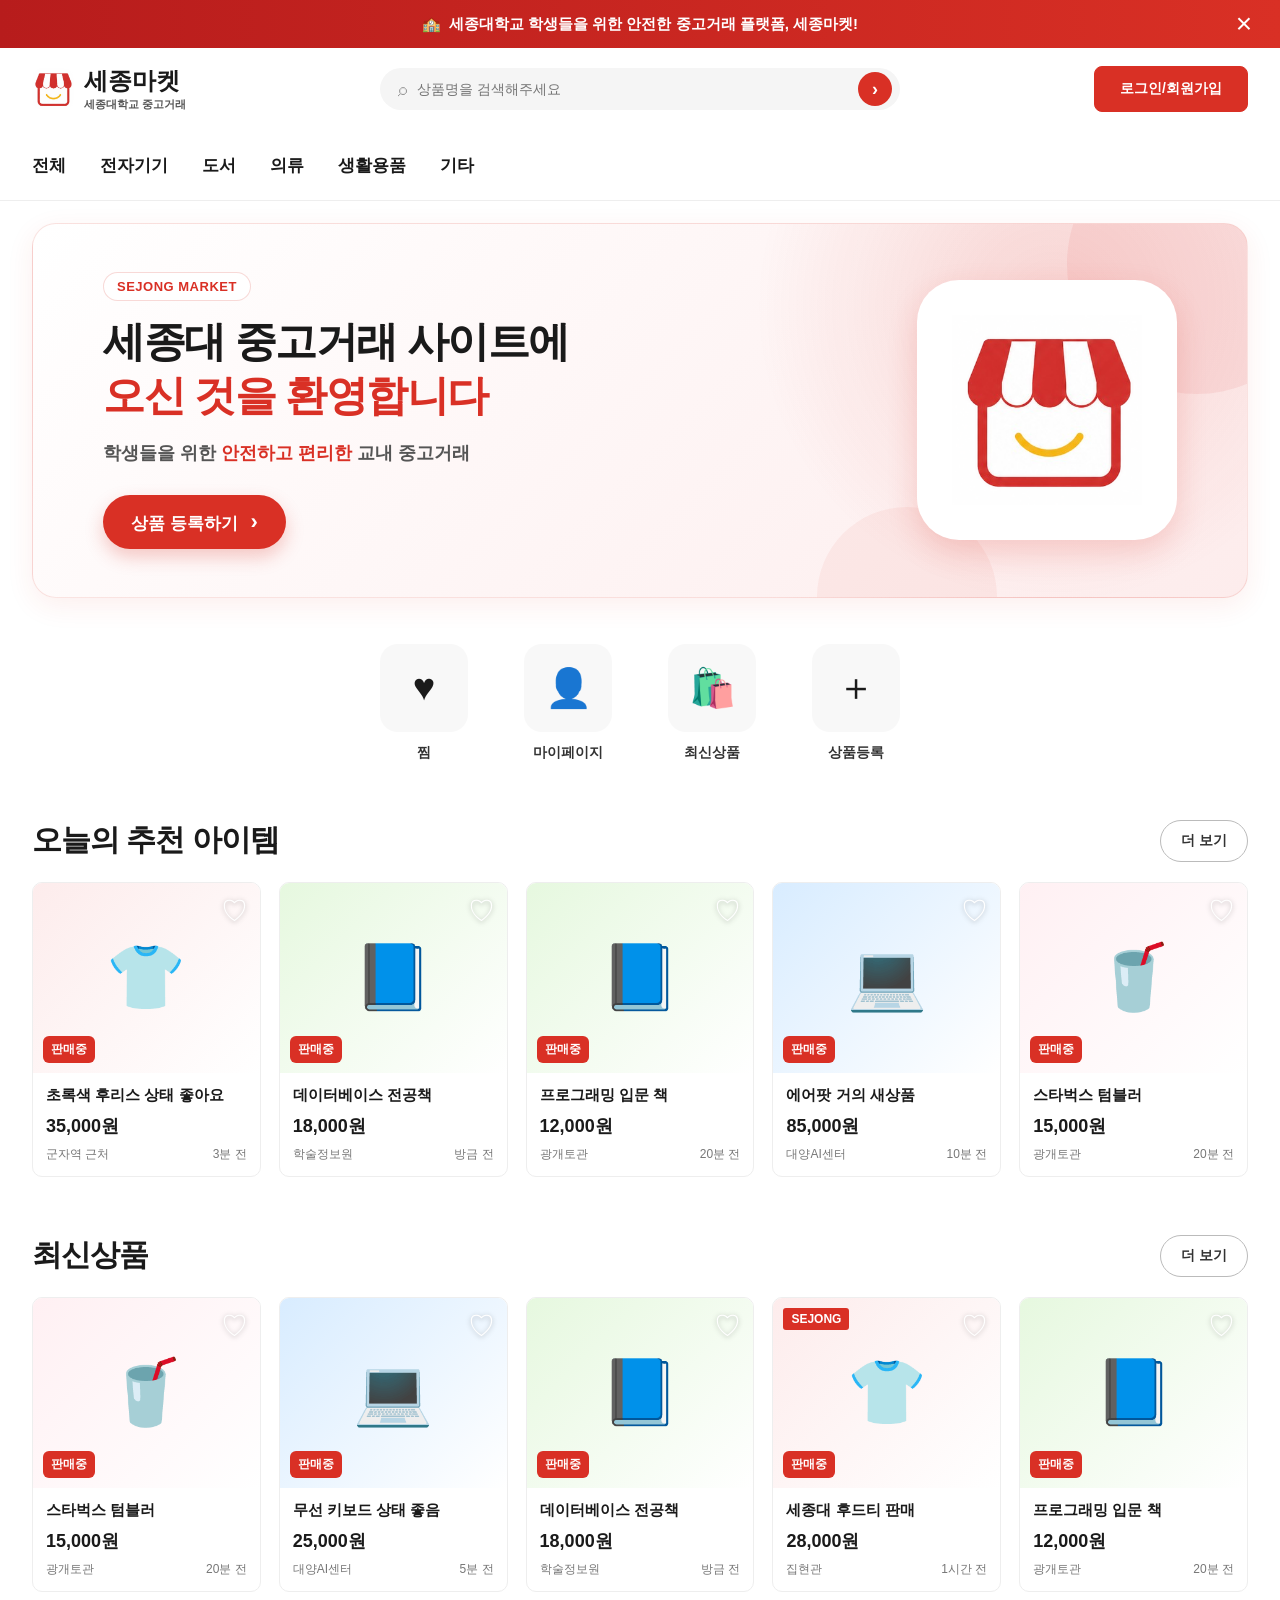
==== frontend/main_ui/index.html @ 0736fd93 "build: 원격 통합 테스트를 위한 백엔드 주소 및 공용 DB 연결 보완" ====
<!DOCTYPE html>
<html lang="ko">
  <head>
    <meta charset="UTF-8" />
    <meta name="viewport" content="width=device-width, initial-scale=1.0" />
    <title>세종마켓 메인 페이지</title>

    <style>
      :root {
        --primary: #d93025;
        --primary-dark: #b71c1c;
        --primary-light: #fdecec;
        --text-primary: #1a1a1a;
        --text-secondary: #555;
        --text-muted: #999;
        --border: #e0e0e0;
        --bg-page: #ffffff;
        --bg-card: #ffffff;
      }

      * {
        box-sizing: border-box;
        margin: 0;
        padding: 0;
      }

      html {
        scroll-behavior: smooth;
      }

      body {
        font-family: Arial, "Noto Sans KR", sans-serif;
        background: var(--bg-page);
        color: var(--text-primary);
      }

      a {
        color: inherit;
        text-decoration: none;
      }

      button {
        border: none;
        background: none;
        cursor: pointer;
        font-family: inherit;
      }

      .top-banner {
        width: 100%;
        height: 48px;
        background: linear-gradient(90deg, var(--primary-dark), var(--primary));
        color: white;
        display: flex;
        align-items: center;
        justify-content: center;
        font-size: 15px;
        font-weight: 700;
        position: relative;
      }

      .top-banner span {
        margin-right: 8px;
      }

      .top-banner .close-btn {
        position: absolute;
        right: 28px;
        top: 50%;
        transform: translateY(-50%);
        color: white;
        font-size: 28px;
        font-weight: 300;
      }

      .header {
        border-bottom: 1px solid #eeeeee;
        background: white;
      }

      .header-inner {
        width: 1180px;
        margin: 0 auto;
        padding: 18px 0;
        display: flex;
        align-items: center;
        justify-content: space-between;
      }

      .logo {
        display: flex;
        align-items: center;
        gap: 10px;
      }

      .logo-img {
        width: 42px;
        height: 42px;
        border-radius: 10px;
        object-fit: cover;
      }

      .logo-text-wrap {
        display: flex;
        flex-direction: column;
        line-height: 1.1;
      }

      .logo-main {
        font-size: 24px;
        font-weight: 900;
      }

      .logo-sub {
        margin-top: 4px;
        font-size: 11px;
        font-weight: 700;
        color: var(--text-secondary);
      }

      .search-form {
        width: 520px;
        height: 42px;
        background: #f5f5f5;
        border-radius: 999px;
        display: flex;
        align-items: center;
        padding: 0 8px 0 18px;
        gap: 10px;
      }

      .search-icon {
        font-size: 18px;
        color: #999999;
      }

      .search-form input {
        flex: 1;
        border: none;
        outline: none;
        background: transparent;
        font-size: 14px;
      }

      .search-submit-btn {
        width: 34px;
        height: 34px;
        border-radius: 50%;
        background: var(--primary);
        color: white;
        font-size: 18px;
        font-weight: 900;
      }

      .auth-area {
        display: flex;
        align-items: center;
        justify-content: flex-end;
        gap: 8px;
        flex-wrap: wrap;
      }

      .auth-user-name {
        color: var(--text-primary);
        font-size: 14px;
        font-weight: 900;
        white-space: nowrap;
      }

      .login-btn,
      .auth-login-btn,
      .auth-action-btn {
        border: 1px solid var(--primary);
        padding: 13px 25px;
        border-radius: 8px;
        font-size: 14px;
        font-weight: 800;
        background: var(--primary);
        color: white;
        transition: 0.18s;
      }

      .auth-action-btn {
        padding: 12px 16px;
      }

      .auth-logout-btn {
        border-color: #d5d5d5;
        background: #ffffff;
        color: var(--text-primary);
      }

      .login-btn:hover,
      .auth-login-btn:hover,
      .auth-action-btn:hover {
        background: var(--primary-dark);
      }

      .auth-logout-btn:hover {
        border-color: var(--primary);
        background: var(--primary-light);
        color: var(--primary);
      }

      .nav {
        width: 1180px;
        height: 70px;
        margin: 0 auto;
        display: flex;
        align-items: center;
      }

      .nav-left {
        display: flex;
        align-items: center;
        gap: 34px;
      }

      .nav-left a {
        font-size: 17px;
        font-weight: 800;
        transition: 0.18s;
      }

      .nav-left a:hover {
        color: var(--primary);
      }

      .main {
        width: 1180px;
        margin: 22px auto 80px;
        position: relative;
      }

      .hero {
        width: 100%;
        min-height: 290px;
        background:
          radial-gradient(circle at 84% 22%, rgba(217, 48, 37, 0.16), transparent 28%),
          linear-gradient(135deg, #ffffff 0%, var(--primary-light) 100%);
        border: 1px solid rgba(217, 48, 37, 0.13);
        border-radius: 24px;
        padding: 48px 70px;
        display: flex;
        align-items: center;
        justify-content: space-between;
        overflow: hidden;
        position: relative;
        box-shadow: 0 8px 28px rgba(217, 48, 37, 0.08);
      }

      .hero::before {
        content: "";
        position: absolute;
        width: 260px;
        height: 260px;
        right: -80px;
        top: -90px;
        background: rgba(217, 48, 37, 0.08);
        border-radius: 50%;
      }

      .hero::after {
        content: "";
        position: absolute;
        width: 180px;
        height: 180px;
        right: 250px;
        bottom: -90px;
        background: rgba(217, 48, 37, 0.06);
        border-radius: 50%;
      }

      .hero-text {
        position: relative;
        z-index: 2;
      }

      .hero-label {
        display: inline-block;
        margin-bottom: 14px;
        padding: 6px 13px;
        border-radius: 999px;
        background: white;
        color: var(--primary);
        border: 1px solid rgba(217, 48, 37, 0.18);
        font-size: 13px;
        font-weight: 800;
        letter-spacing: 0.5px;
      }

      .hero-text h1 {
        font-size: 42px;
        line-height: 1.28;
        letter-spacing: -1.5px;
        margin-bottom: 18px;
      }

      .hero-text h1 strong {
        color: var(--primary);
      }

      .hero-desc {
        font-size: 18px;
        font-weight: 600;
        color: var(--text-secondary);
        margin-bottom: 30px;
      }

      .hero-desc .red {
        color: var(--primary);
        font-weight: 900;
      }

      .hero-btn {
        min-width: 170px;
        height: 54px;
        padding: 0 28px;
        border-radius: 999px;
        background: var(--primary);
        color: white;
        font-size: 17px;
        font-weight: 800;
        box-shadow: 0 8px 18px rgba(217, 48, 37, 0.25);
        transition: 0.18s;
      }

      .hero-btn:hover {
        background: var(--primary-dark);
        transform: translateY(-2px);
      }

      .hero-btn span {
        margin-left: 8px;
        font-size: 22px;
      }

      .hero-logo-box {
        width: 260px;
        height: 260px;
        border-radius: 42px;
        background: white;
        display: flex;
        align-items: center;
        justify-content: center;
        position: relative;
        z-index: 2;
        box-shadow: 0 12px 30px rgba(217, 48, 37, 0.18);
      }

      .hero-logo-img {
        width: 190px;
        height: 190px;
        object-fit: contain;
      }

      .quick-menu {
        margin: 46px auto 58px;
        display: flex;
        justify-content: center;
        gap: 34px;
      }

      .quick-item {
        width: 110px;
        text-align: center;
      }

      .quick-link {
        display: block;
      }

      .quick-icon {
        width: 88px;
        height: 88px;
        margin: 0 auto 12px;
        background: #f8f8f8;
        border-radius: 18px;
        display: flex;
        align-items: center;
        justify-content: center;
        font-size: 38px;
        transition: 0.2s;
      }

      .quick-link:hover .quick-icon {
        transform: translateY(-4px);
        background: var(--primary-light);
        color: var(--primary);
      }

      .quick-item p {
        font-size: 14px;
        font-weight: 800;
        color: #333333;
      }

      .product-section {
        margin-top: 58px;
      }

      .section-head {
        display: flex;
        align-items: center;
        justify-content: space-between;
        margin-bottom: 20px;
      }

      .section-title {
        font-size: 30px;
        font-weight: 900;
        letter-spacing: -1px;
      }

      .more-btn {
        padding: 11px 20px;
        border: 1px solid #bbbbbb;
        border-radius: 999px;
        font-size: 14px;
        font-weight: 800;
        color: #333333;
        background: white;
        transition: 0.18s;
      }

      .more-btn:hover {
        border-color: var(--primary);
        color: var(--primary);
        background: var(--primary-light);
      }

      .product-grid {
        display: grid;
        grid-template-columns: repeat(5, 1fr);
        gap: 18px;
      }

      .product-card {
        border-radius: 10px;
        overflow: hidden;
        background: white;
        border: 1px solid #eeeeee;
        transition: 0.2s;
        position: relative;
      }

      .product-card:hover {
        transform: translateY(-5px);
        box-shadow: 0 10px 30px rgba(0, 0, 0, 0.08);
      }

      .product-img {
        height: 190px;
        position: relative;
        display: flex;
        align-items: center;
        justify-content: center;
        font-size: 64px;
        background: #f1f1f1;
      }

      .product-img.blue {
        background: linear-gradient(135deg, #d8ecff, #ffffff);
      }

      .product-img.gray {
        background: linear-gradient(135deg, #dddddd, #f9f9f9);
      }

      .product-img.beige {
        background: linear-gradient(135deg, #d8c7a7, #f5f0e5);
      }

      .product-img.red {
        background: linear-gradient(135deg, var(--primary-light), #ffffff);
      }

      .product-img.green {
        background: linear-gradient(135deg, #e6f8df, #ffffff);
      }

      .product-img.pink {
        background: linear-gradient(135deg, #fff0f3, #ffffff);
      }

      .product-real-img {
        width: 100%;
        height: 100%;
        object-fit: cover;
        display: block;
      }

      .heart {
        position: absolute;
        right: 12px;
        top: 10px;
        color: white;
        font-size: 27px;
        text-shadow: 0 1px 5px rgba(0, 0, 0, 0.35);
        z-index: 5;
      }

      .care {
        position: absolute;
        left: 10px;
        top: 10px;
        background: var(--primary);
        color: white;
        padding: 4px 8px;
        border-radius: 3px;
        font-size: 12px;
        font-weight: 900;
        z-index: 5;
      }

      .product-info {
        padding: 13px;
      }

      .product-name {
        font-size: 15px;
        font-weight: 700;
        margin-bottom: 9px;
        white-space: nowrap;
        overflow: hidden;
        text-overflow: ellipsis;
      }

      .product-status {
        position: absolute;
        left: 10px;
        bottom: 10px;
        z-index: 6;
        padding: 5px 8px;
        border-radius: 6px;
        font-size: 12px;
        font-weight: 900;
      }

      .product-status.on-sale {
        background: var(--primary);
        color: #fff;
      }

      .product-status.sold-out {
        background: #888;
        color: #fff;
      }

      .product-price {
        font-size: 18px;
        font-weight: 900;
        margin-bottom: 8px;
      }

      .product-meta {
        font-size: 12px;
        color: #777777;
        display: flex;
        justify-content: space-between;
        gap: 8px;
      }

      .empty-message {
        grid-column: 1 / -1;
        padding: 50px 20px;
        text-align: center;
        border: 1px dashed #dddddd;
        border-radius: 12px;
        color: #777777;
        font-size: 15px;
        font-weight: 700;
        background: #fafafa;
      }

      @media (max-width: 1280px) {
        .header-inner,
        .nav,
        .main {
          width: 95%;
        }
      }

      @media (max-width: 900px) {
        .header-inner {
          flex-wrap: wrap;
          gap: 15px;
        }

        .search-form {
          order: 3;
          width: 100%;
        }

        .nav {
          height: auto;
          padding: 18px 0;
          overflow-x: auto;
        }

        .nav-left {
          gap: 22px;
          white-space: nowrap;
        }

        .hero {
          padding: 38px 28px;
          flex-direction: column;
          text-align: center;
          gap: 30px;
        }

        .hero-text h1 {
          font-size: 32px;
        }

        .hero-desc {
          font-size: 16px;
        }

        .hero-logo-box {
          width: 200px;
          height: 200px;
        }

        .hero-logo-img {
          width: 145px;
          height: 145px;
        }

        .product-grid {
          grid-template-columns: repeat(2, 1fr);
        }

        .quick-menu {
          flex-wrap: wrap;
        }
      }

      @media (max-width: 520px) {
        .product-grid {
          grid-template-columns: 1fr;
        }

        .hero-text h1 {
          font-size: 26px;
        }

        .hero {
          padding: 32px 22px;
        }

        .section-title {
          font-size: 25px;
        }
      }
    </style>
  </head>

  <body>
    <div class="top-banner">
      <span>🏫</span>
      세종대학교 학생들을 위한 안전한 중고거래 플랫폼, 세종마켓!
      <button class="close-btn" onclick="closeBanner()">×</button>
    </div>

    <header class="header">
      <div class="header-inner">
        <a href="index.html" class="logo">
          <img src="../login_mypage/logo.png" alt="세종마켓 로고" class="logo-img" />
          <div class="logo-text-wrap">
            <span class="logo-main">세종마켓</span>
            <span class="logo-sub">세종대학교 중고거래</span>
          </div>
        </a>

        <form class="search-form" id="searchForm">
          <span class="search-icon">⌕</span>
          <input id="searchInput" type="text" placeholder="상품명을 검색해주세요" />
          <button type="submit" class="search-submit-btn">›</button>
        </form>

        <div class="auth-area" id="authArea">
          <button class="login-btn" type="button" onclick="location.href='../login_mypage/login.html'">
            로그인/회원가입
          </button>
        </div>
      </div>

      <nav class="nav">
        <div class="nav-left">
          <a href="product-list.html">전체</a>
          <a href="product-list.html?category=전자기기">전자기기</a>
          <a href="product-list.html?category=도서">도서</a>
          <a href="product-list.html?category=의류">의류</a>
          <a href="product-list.html?category=생활용품">생활용품</a>
          <a href="product-list.html?category=기타">기타</a>
        </div>
      </nav>
    </header>

    <main class="main">
      <section class="hero">
        <div class="hero-text">
          <p class="hero-label">SEJONG MARKET</p>
          <h1>
            세종대 중고거래 사이트에<br />
            <strong>오신 것을 환영합니다</strong>
          </h1>
          <p class="hero-desc">
            학생들을 위한 <span class="red">안전하고 편리한</span> 교내 중고거래
          </p>
          <button class="hero-btn" onclick="location.href='../product_create_ui/product-create-ui.html'">
            상품 등록하기 <span>›</span>
          </button>
        </div>

        <div class="hero-logo-box">
          <img src="../login_mypage/logo.png" alt="세종마켓 로고" class="hero-logo-img" />
        </div>
      </section>

      <section class="quick-menu">
        <div class="quick-item">
          <a href="product-list.html?mode=recommend" class="quick-link">
            <div class="quick-icon">♥</div>
            <p>찜</p>
          </a>
        </div>

        <div class="quick-item">
          <a href="../login_mypage/mypage.html" class="quick-link">
            <div class="quick-icon">👤</div>
            <p>마이페이지</p>
          </a>
        </div>

        <div class="quick-item">
          <a href="product-list.html?mode=latest" class="quick-link">
            <div class="quick-icon">🛍️</div>
            <p>최신상품</p>
          </a>
        </div>

        <div class="quick-item">
          <a href="../product_create_ui/product-create-ui.html" class="quick-link">
            <div class="quick-icon">＋</div>
            <p>상품등록</p>
          </a>
        </div>
      </section>

      <section class="product-section">
        <div class="section-head">
          <h2 class="section-title">오늘의 추천 아이템</h2>
          <a href="product-list.html?mode=recommend" class="more-btn">더 보기</a>
        </div>

        <div class="product-grid" id="recommendGrid">
          <div class="empty-message">추천 상품을 불러오는 중입니다.</div>
        </div>
      </section>

      <section class="product-section" id="latestProducts">
        <div class="section-head">
          <h2 class="section-title">최신상품</h2>
          <a href="product-list.html?mode=latest" class="more-btn">더 보기</a>
        </div>

        <div class="product-grid" id="latestGrid">
          <div class="empty-message">최신 상품을 불러오는 중입니다.</div>
        </div>
      </section>
    </main>

    <script src="../common/api-config.js"></script>
    <script src="../common/app-utils.js"></script>
    <script>
      window.SejongMarketUtils.renderAuthArea("authArea", {
        loginUrl: "../login_mypage/login.html",
        signupUrl: "../login_mypage/login.html",
        mypageUrl: "../login_mypage/mypage.html",
        afterLogoutUrl: "index.html"
      });

      const { API_BASE_URL } = window.SejongMarketUtils;
      const API_URLS = {
        recommendProducts: `${API_BASE_URL}/api/products/recommendations?limit=5`,
        latestProducts: `${API_BASE_URL}/api/products/latest?limit=5`,
        imageBaseUrl: API_BASE_URL
      };

      const fallbackProducts = [
        {
          id: 1,
          name: "맥북 노트북 판매합니다",
          price: 650000,
          category: "전자기기",
          locationName: "세종대 학생회관",
          createdAtText: "방금 전",
          imageUrl: "",
          badgeText: "",
          liked: false
        },
        {
          id: 2,
          name: "초록색 후리스 상태 좋아요",
          price: 35000,
          category: "의류",
          locationName: "군자역 근처",
          createdAtText: "3분 전",
          imageUrl: "",
          badgeText: "",
          liked: false
        },
        {
          id: 3,
          name: "에어팟 거의 새상품",
          price: 85000,
          category: "전자기기",
          locationName: "대양AI센터",
          createdAtText: "10분 전",
          imageUrl: "",
          badgeText: "",
          liked: false
        },
        {
          id: 4,
          name: "프로그래밍 입문 책",
          price: 12000,
          category: "도서",
          locationName: "광개토관",
          createdAtText: "20분 전",
          imageUrl: "",
          badgeText: "",
          liked: false
        },
        {
          id: 5,
          name: "세종대 후드티 판매",
          price: 28000,
          category: "의류",
          locationName: "집현관",
          createdAtText: "1시간 전",
          imageUrl: "",
          badgeText: "SEJONG",
          liked: false
        },
        {
          id: 6,
          name: "데이터베이스 전공책",
          price: 18000,
          category: "도서",
          locationName: "학술정보원",
          createdAtText: "방금 전",
          imageUrl: "",
          badgeText: "",
          liked: false
        },
        {
          id: 7,
          name: "무선 키보드 상태 좋음",
          price: 25000,
          category: "전자기기",
          locationName: "대양AI센터",
          createdAtText: "5분 전",
          imageUrl: "",
          badgeText: "",
          liked: false
        },
        {
          id: 8,
          name: "스타벅스 텀블러",
          price: 15000,
          category: "생활용품",
          locationName: "광개토관",
          createdAtText: "20분 전",
          imageUrl: "",
          badgeText: "",
          liked: false
        }
      ];

      const searchForm = document.getElementById("searchForm");
      const searchInput = document.getElementById("searchInput");
      const recommendGrid = document.getElementById("recommendGrid");
      const latestGrid = document.getElementById("latestGrid");

      document.addEventListener("DOMContentLoaded", () => {
        loadMainProducts();
      });

      searchForm.addEventListener("submit", event => {
        event.preventDefault();

        const keyword = searchInput.value.trim();

        if (keyword === "") {
          location.href = "product-list.html";
          return;
        }

        location.href = `product-list.html?keyword=${encodeURIComponent(keyword)}`;
      });

      async function loadMainProducts() {
        const recommendProducts = await fetchProducts(
          API_URLS.recommendProducts,
          getRandomProducts(fallbackProducts, 5)
        );

        const latestProducts = await fetchProducts(
          API_URLS.latestProducts,
          getLatestFallbackProducts(fallbackProducts, 5)
        );

        renderProductCards(recommendGrid, recommendProducts);
        renderProductCards(latestGrid, latestProducts);
      }

      async function fetchProducts(url, fallbackData) {
        try {
          const response = await fetch(url, {
            method: "GET",
            headers: {
              Accept: "application/json"
            }
          });

          if (!response.ok) {
            throw new Error("상품 목록을 불러오지 못했습니다.");
          }

          const data = await response.json();

          if (Array.isArray(data)) {
            return data;
          }

          if (Array.isArray(data.products)) {
            return data.products;
          }

          return fallbackData;
        } catch (error) {
          console.warn("백엔드 연결 전이거나 API 오류가 있어 임시 데이터를 표시합니다.", error);
          return fallbackData;
        }
      }

      function renderProductCards(container, products) {
        container.innerHTML = "";

        if (!products || products.length === 0) {
          container.innerHTML = `
            <div class="empty-message">
              표시할 상품이 없습니다.
            </div>
          `;
          return;
        }

        products.forEach(product => {
          const card = document.createElement("article");
          const imageHtml = createProductImageHtml(product);
          const productName = product.productName || product.name || "상품명 없음";
          const saleStatus = getSaleStatus(product);
          const saleStatusText = getSaleStatusText(product);
          const imageBadgeText = getImageBadgeText(product);
          const badgeHtml = imageBadgeText
            ? `<span class="care">${escapeHtml(imageBadgeText)}</span>`
            : "";

          card.className = "product-card";

          card.addEventListener("click", () => {
            location.href = `../product_detail_ui/product-detail.html?id=${product.id}`;
          });

          card.innerHTML = `
            <div class="product-img ${getCategoryColorClass(product.category)}">
              ${badgeHtml}
              ${imageHtml}
              <span class="product-status ${escapeHtml(saleStatus)}">${escapeHtml(saleStatusText)}</span>
              <button class="heart" onclick="event.stopPropagation(); toggleHeart(this)">♡</button>
            </div>

            <div class="product-info">
              <p class="product-name">${escapeHtml(productName)}</p>
              <p class="product-price">${formatPrice(product.price)}</p>
              <div class="product-meta">
                <span>${escapeHtml(product.locationName || "위치 미정")}</span>
                <span>${escapeHtml(product.createdAtText || "")}</span>
              </div>
            </div>
          `;

          container.appendChild(card);
        });
      }

      function createProductImageHtml(product) {
        if (product.imageUrl) {
          const fullImageUrl = getFullImageUrl(product.imageUrl);

          return `
            <img
              src="${escapeHtml(fullImageUrl)}"
              alt="${escapeHtml(product.name || "상품 이미지")}" 
              class="product-real-img"
            />
          `;
        }

        return getCategoryEmoji(product.category);
      }

      function getFullImageUrl(imageUrl) {
        if (imageUrl.startsWith("http://") || imageUrl.startsWith("https://")) {
          return imageUrl;
        }

        return API_URLS.imageBaseUrl + imageUrl;
      }

      function getCategoryEmoji(category) {
        if (category === "전자기기") return "💻";
        if (category === "도서") return "📘";
        if (category === "의류") return "👕";
        if (category === "생활용품") return "🥤";
        return "📦";
      }

      function getCategoryColorClass(category) {
        if (category === "전자기기") return "blue";
        if (category === "도서") return "green";
        if (category === "의류") return "red";
        if (category === "생활용품") return "pink";
        return "gray";
      }

      function formatPrice(price) {
        const numberPrice = Number(price);

        if (Number.isNaN(numberPrice)) {
          return "가격 미정";
        }

        return numberPrice.toLocaleString("ko-KR") + "원";
      }

      function toggleHeart(button) {
        if (button.textContent === "♡") {
          button.textContent = "♥";
          button.style.color = "#d93025";
        } else {
          button.textContent = "♡";
          button.style.color = "white";
        }
      }

      function closeBanner() {
        document.querySelector(".top-banner").style.display = "none";
      }

      function getRandomProducts(products, count) {
        return [...products].sort(() => Math.random() - 0.5).slice(0, count);
      }

      function getLatestFallbackProducts(products, count) {
        return [...products].slice(-count).reverse();
      }

      function getSaleStatusText(product) {
        if (product.saleStatusText) {
          return product.saleStatusText;
        }

        if (product.status === "sold-out" || product.saleStatus === "SOLD_OUT") {
          return "판매완료";
        }

        return "판매중";
      }

      function getSaleStatus(product) {
        if (product.status) {
          return product.status;
        }

        if (product.saleStatus === "SOLD_OUT") {
          return "sold-out";
        }

        return "on-sale";
      }

      function getImageBadgeText(product) {
        const badgeText = product.badgeText || "";
        if (badgeText === "판매중" || badgeText === "판매완료") {
          return "";
        }

        return badgeText;
      }

      function escapeHtml(value) {
        return String(value)
          .replaceAll("&", "&amp;")
          .replaceAll("<", "&lt;")
          .replaceAll(">", "&gt;")
          .replaceAll('"', "&quot;")
          .replaceAll("'", "&#039;");
      }
    </script>
  </body>
</html>
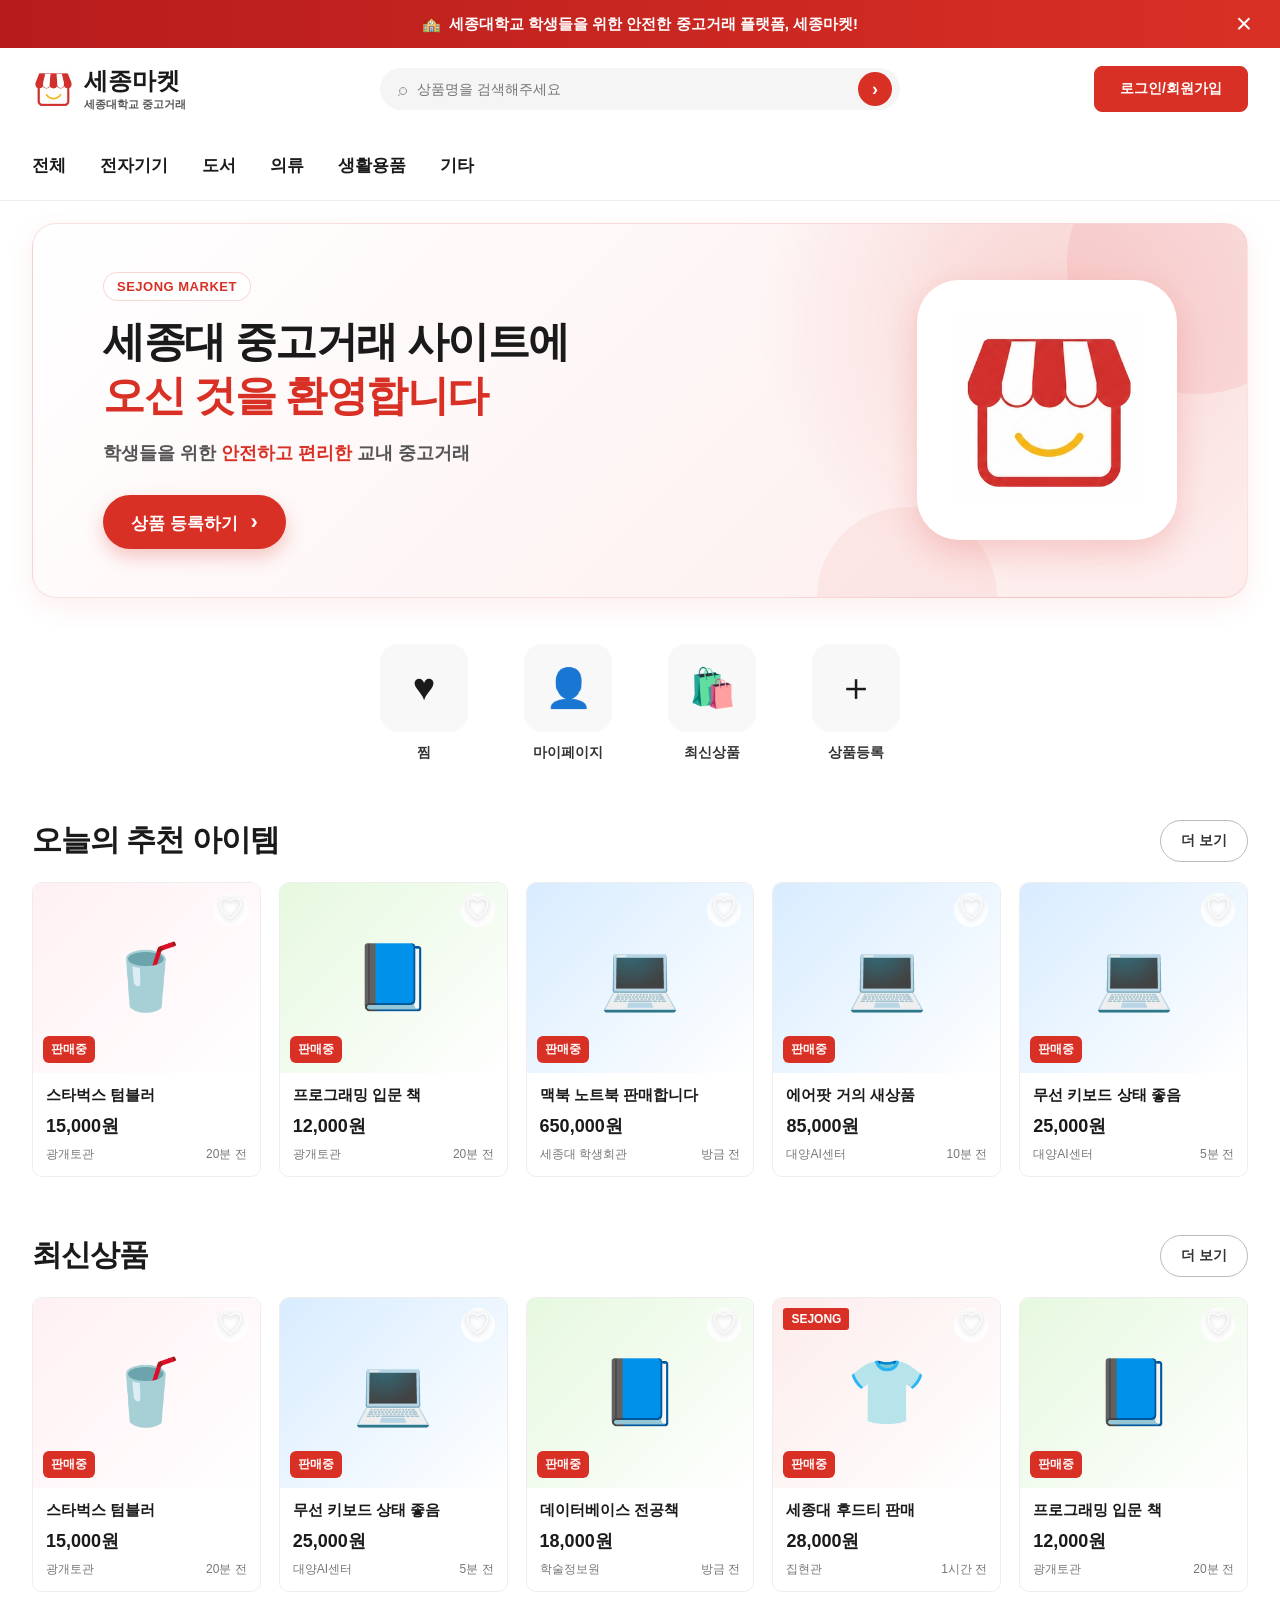
==== commit db3eb291: "feat: 찜하기 기능 구현" ====
--- a/frontend/main_ui/index.html
+++ b/frontend/main_ui/index.html
@@ -494,10 +494,22 @@
         position: absolute;
         right: 12px;
         top: 10px;
+        width: 34px;
+        height: 34px;
+        border-radius: 50%;
+        background: rgba(255, 255, 255, 0.86);
         color: white;
         font-size: 27px;
         text-shadow: 0 1px 5px rgba(0, 0, 0, 0.35);
         z-index: 5;
+        display: grid;
+        place-items: center;
+        line-height: 1;
+      }
+
+      .heart.liked {
+        color: var(--primary);
+        text-shadow: none;
       }
 
       .care {
@@ -783,7 +795,7 @@
         afterLogoutUrl: "index.html"
       });
 
-      const { API_BASE_URL } = window.SejongMarketUtils;
+      const { API_BASE_URL, getLoginEmail, toSejongEmail, readErrorMessage } = window.SejongMarketUtils;
       const API_URLS = {
         recommendProducts: `${API_BASE_URL}/api/products/recommendations?limit=5`,
         latestProducts: `${API_BASE_URL}/api/products/latest?limit=5`,
@@ -905,12 +917,12 @@
 
       async function loadMainProducts() {
         const recommendProducts = await fetchProducts(
-          API_URLS.recommendProducts,
+          withLoginEmail(API_URLS.recommendProducts),
           getRandomProducts(fallbackProducts, 5)
         );
 
         const latestProducts = await fetchProducts(
-          API_URLS.latestProducts,
+          withLoginEmail(API_URLS.latestProducts),
           getLatestFallbackProducts(fallbackProducts, 5)
         );
 
@@ -982,7 +994,7 @@
               ${badgeHtml}
               ${imageHtml}
               <span class="product-status ${escapeHtml(saleStatus)}">${escapeHtml(saleStatusText)}</span>
-              <button class="heart" onclick="event.stopPropagation(); toggleHeart(this)">♡</button>
+              <button class="heart ${product.liked ? "liked" : ""}" type="button" aria-label="찜하기" onclick="event.stopPropagation(); toggleProductLike(this, ${Number(product.id)})">${product.liked ? "♥" : "♡"}</button>
             </div>
 
             <div class="product-info">
@@ -1049,13 +1061,50 @@
         return numberPrice.toLocaleString("ko-KR") + "원";
       }
 
-      function toggleHeart(button) {
-        if (button.textContent === "♡") {
-          button.textContent = "♥";
-          button.style.color = "#d93025";
-        } else {
-          button.textContent = "♡";
-          button.style.color = "white";
+      function withLoginEmail(url) {
+        const userEmail = getNormalizedLoginEmail();
+        if (!userEmail) {
+          return url;
+        }
+
+        const separator = url.includes("?") ? "&" : "?";
+        return `${url}${separator}userEmail=${encodeURIComponent(userEmail)}`;
+      }
+
+      function getNormalizedLoginEmail() {
+        const loginEmail = getLoginEmail();
+        return loginEmail ? toSejongEmail(loginEmail) : "";
+      }
+
+      async function toggleProductLike(button, productId) {
+        const userEmail = getNormalizedLoginEmail();
+        if (!userEmail) {
+          alert("로그인이 필요합니다.");
+          location.href = "../login_mypage/login.html";
+          return;
+        }
+
+        const currentlyLiked = button.classList.contains("liked");
+        button.disabled = true;
+
+        try {
+          const response = await fetch(
+            `${API_BASE_URL}/api/products/${encodeURIComponent(productId)}/likes?userEmail=${encodeURIComponent(userEmail)}`,
+            { method: currentlyLiked ? "DELETE" : "POST" }
+          );
+
+          if (!response.ok) {
+            throw new Error(await readErrorMessage(response));
+          }
+
+          const result = await response.json();
+          const nextLiked = Boolean(result.liked);
+          button.classList.toggle("liked", nextLiked);
+          button.textContent = nextLiked ? "♥" : "♡";
+        } catch (error) {
+          alert(error.message || "찜하기 처리에 실패했습니다.");
+        } finally {
+          button.disabled = false;
         }
       }
 
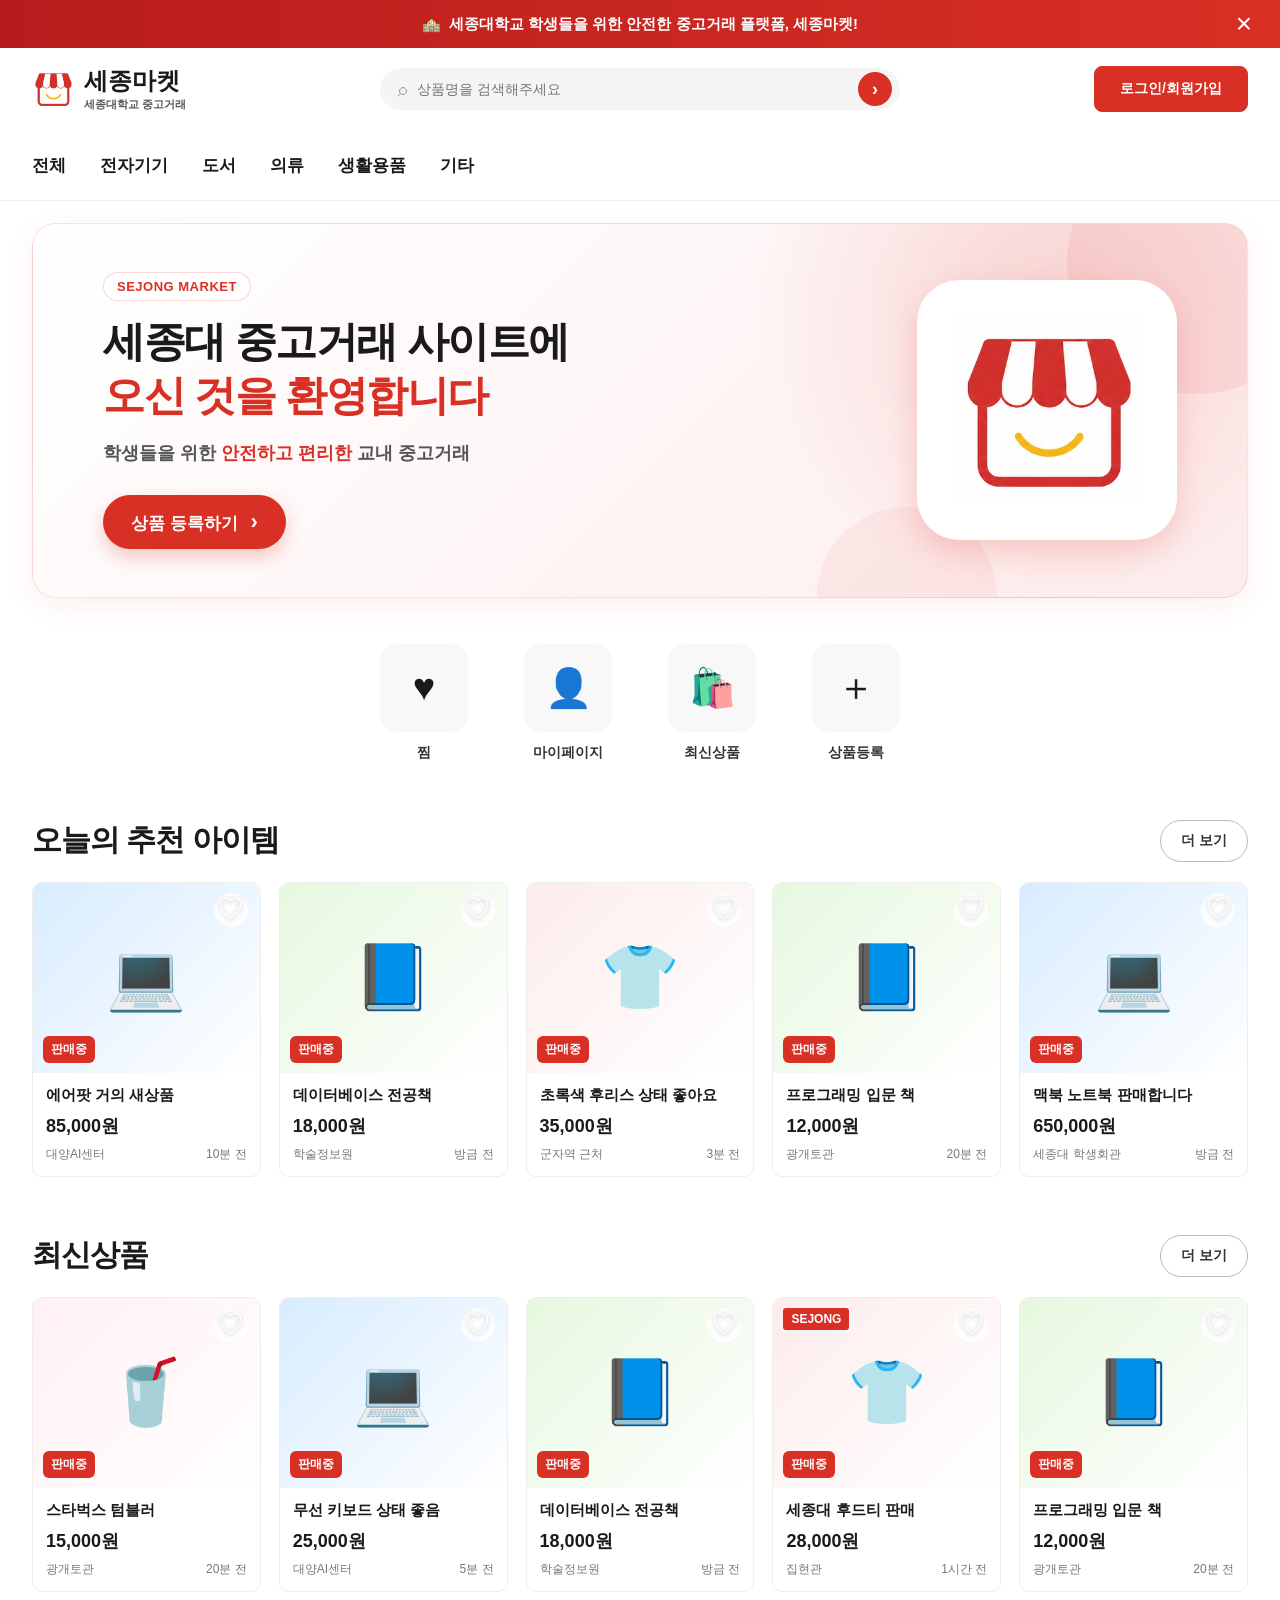
==== commit 8eca4eaa: "fix: 로그인 흐름 및 공통 UI 세부 보완" ====
--- a/frontend/main_ui/index.html
+++ b/frontend/main_ui/index.html
@@ -4,6 +4,7 @@
     <meta charset="UTF-8" />
     <meta name="viewport" content="width=device-width, initial-scale=1.0" />
     <title>세종마켓 메인 페이지</title>
+  <link rel="icon" href="data:image/svg+xml,%3Csvg xmlns=%27http://www.w3.org/2000/svg%27 viewBox=%270 0 100 100%27%3E%3Ctext y=%27.9em%27 font-size=%2790%27%3E%F0%9F%8F%AB%3C/text%3E%3C/svg%3E">
 
     <style>
       :root {
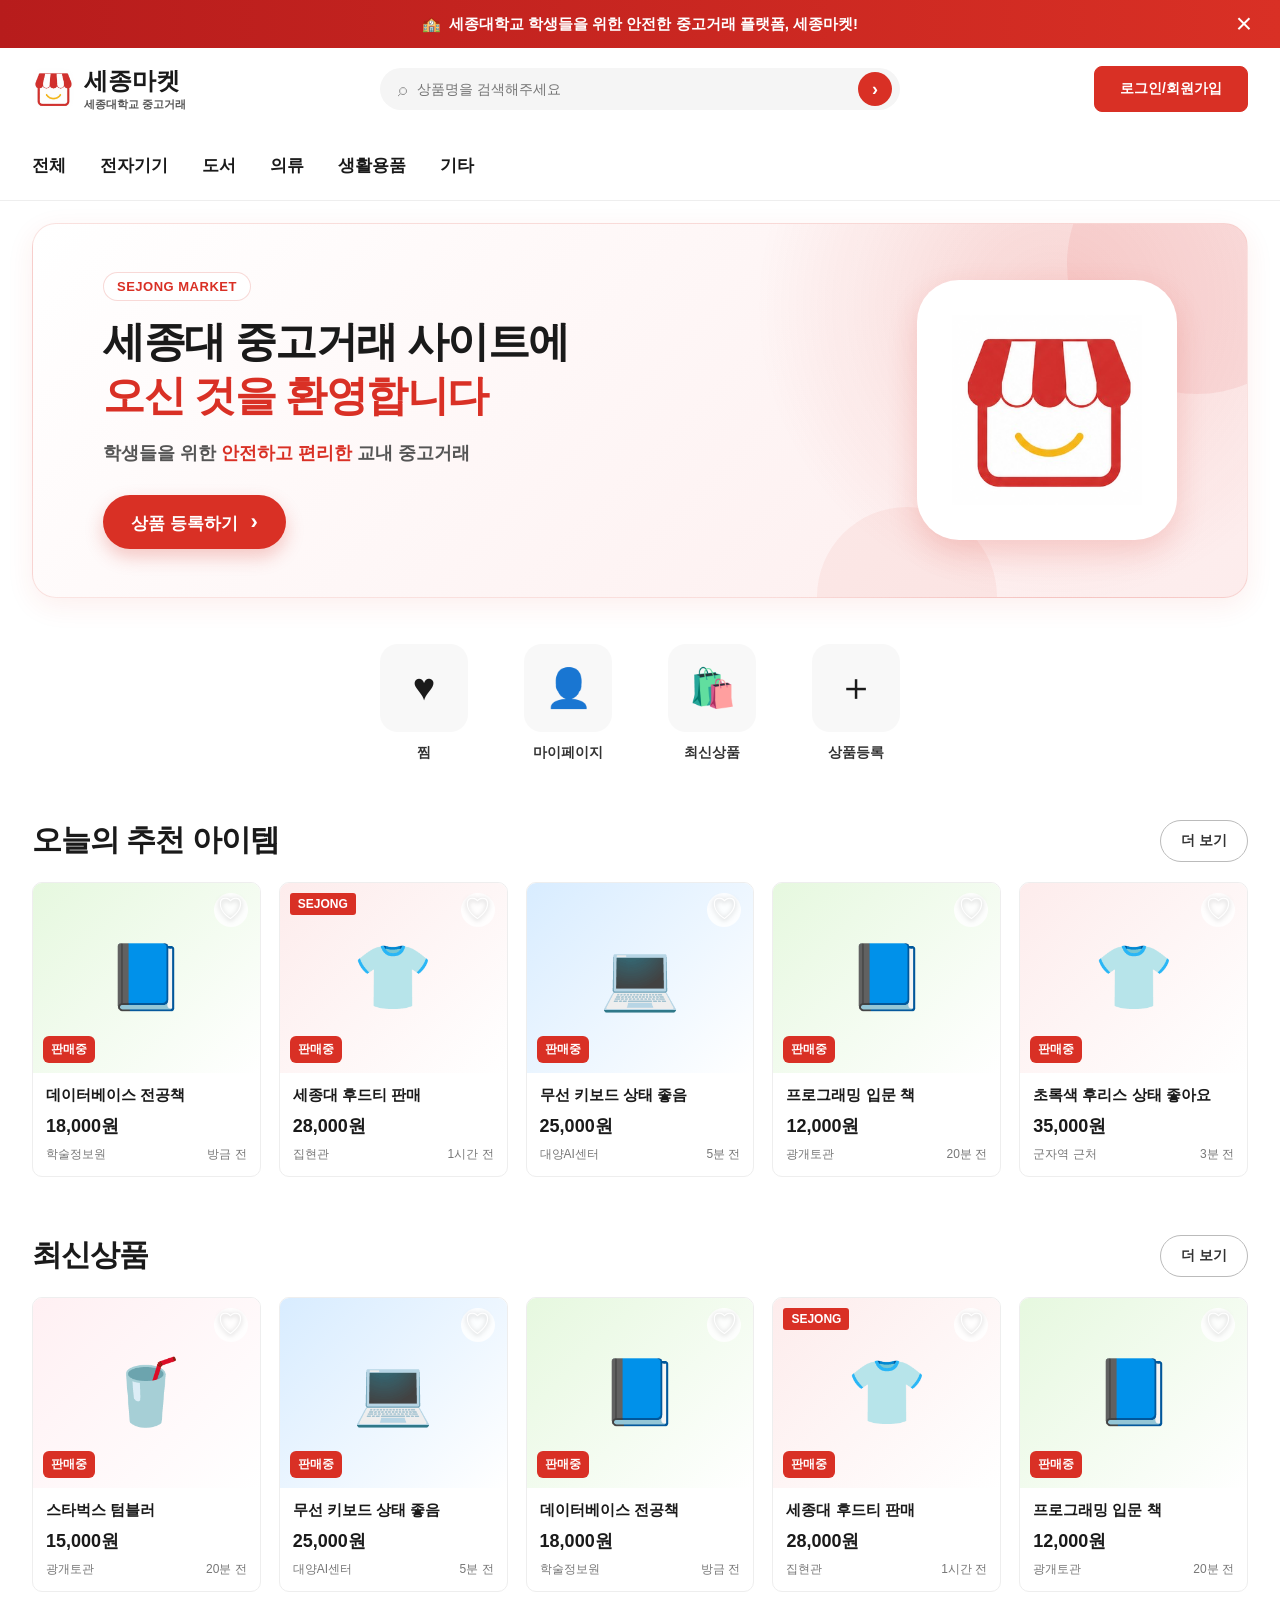
==== commit 38ba9f26: "fix: 원격 배포 환경에서의 이미지 미노출 문제 해결" ====
--- a/frontend/main_ui/index.html
+++ b/frontend/main_ui/index.html
@@ -796,7 +796,14 @@
         afterLogoutUrl: "index.html"
       });
 
-      const { API_BASE_URL, getLoginEmail, toSejongEmail, readErrorMessage } = window.SejongMarketUtils;
+      const {
+        API_BASE_URL,
+        getLoginEmail,
+        toSejongEmail,
+        readErrorMessage,
+        imageSourceAttributes,
+        hydrateRemoteImages
+      } = window.SejongMarketUtils;
       const API_URLS = {
         recommendProducts: `${API_BASE_URL}/api/products/recommendations?limit=5`,
         latestProducts: `${API_BASE_URL}/api/products/latest?limit=5`,
@@ -1009,31 +1016,18 @@
           `;
 
           container.appendChild(card);
+          hydrateRemoteImages(card);
         });
       }
 
       function createProductImageHtml(product) {
         if (product.imageUrl) {
-          const fullImageUrl = getFullImageUrl(product.imageUrl);
-
           return `
-            <img
-              src="${escapeHtml(fullImageUrl)}"
-              alt="${escapeHtml(product.name || "상품 이미지")}" 
-              class="product-real-img"
-            />
+            <img ${imageSourceAttributes(product.imageUrl, product.name || "상품 이미지", "product-real-img")} />
           `;
         }
 
         return getCategoryEmoji(product.category);
-      }
-
-      function getFullImageUrl(imageUrl) {
-        if (imageUrl.startsWith("http://") || imageUrl.startsWith("https://")) {
-          return imageUrl;
-        }
-
-        return API_URLS.imageBaseUrl + imageUrl;
       }
 
       function getCategoryEmoji(category) {
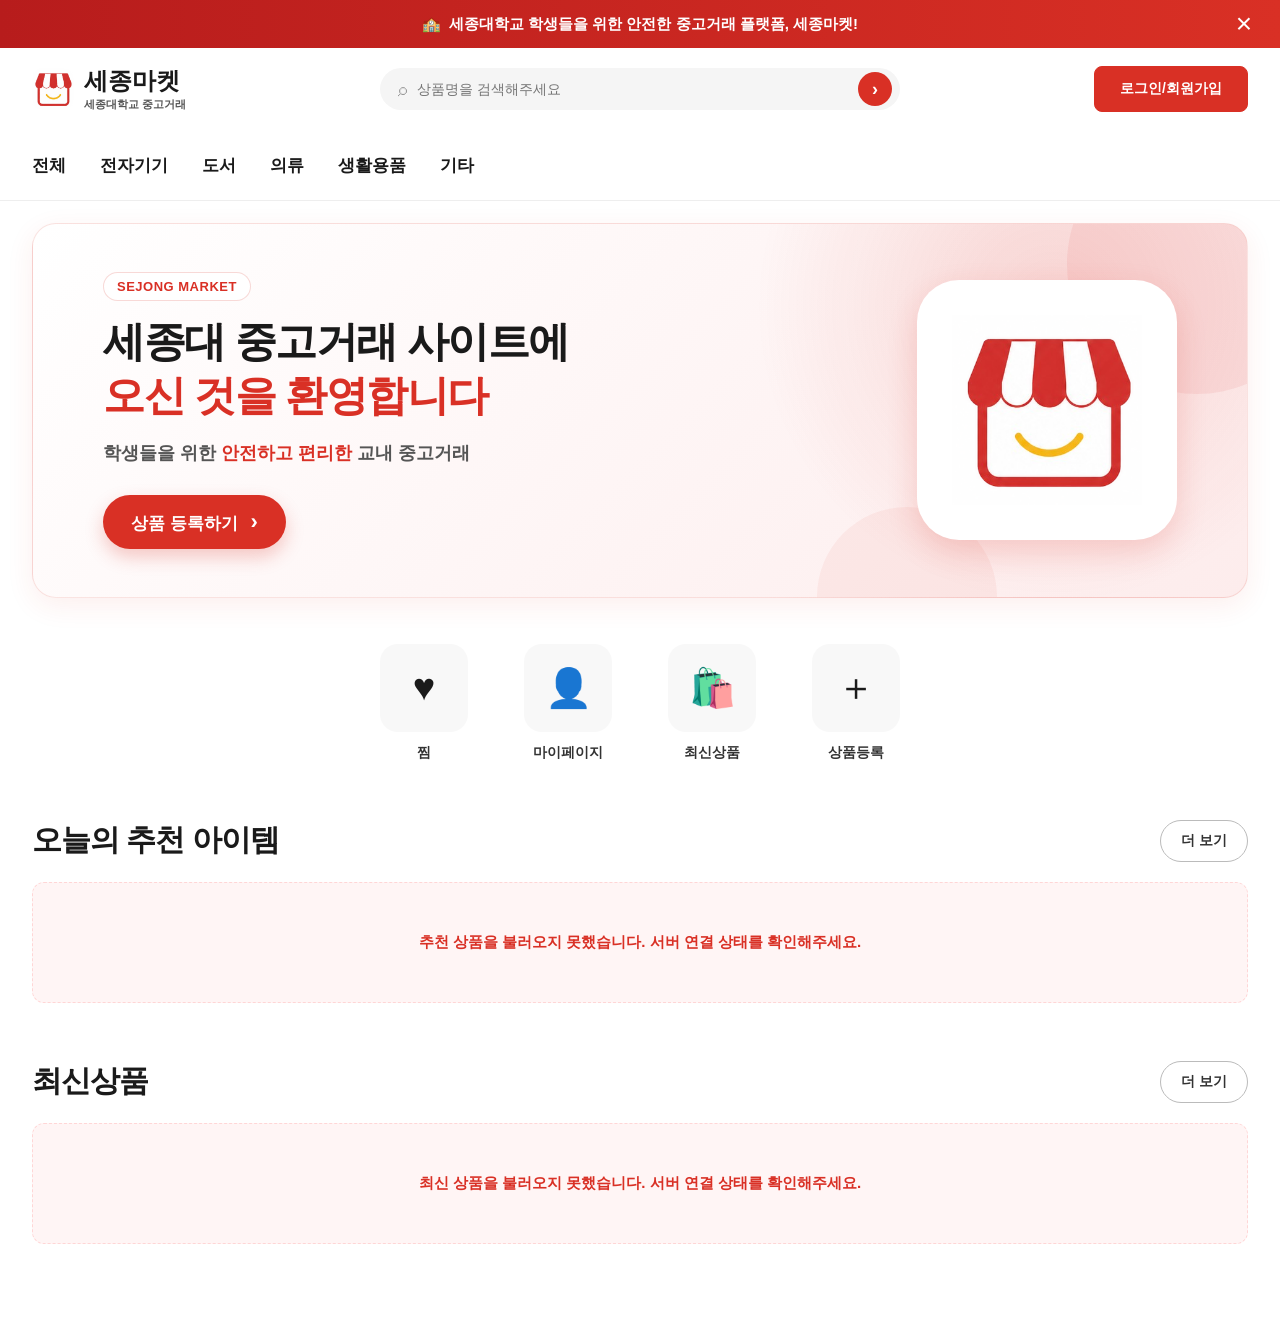
==== commit 2e9a477a: "fix/product-state-access-control" ====
--- a/frontend/main_ui/index.html
+++ b/frontend/main_ui/index.html
@@ -586,6 +586,16 @@
         background: #fafafa;
       }
 
+      .empty-message.loading {
+        color: #777777;
+      }
+
+      .empty-message.error {
+        color: var(--primary);
+        background: #fff5f5;
+        border-color: #ffd6d6;
+      }
+
       @media (max-width: 1280px) {
         .header-inner,
         .nav,
@@ -723,7 +733,7 @@
           <p class="hero-desc">
             학생들을 위한 <span class="red">안전하고 편리한</span> 교내 중고거래
           </p>
-          <button class="hero-btn" onclick="location.href='../product_create_ui/product-create-ui.html'">
+          <button class="hero-btn" onclick="goProductCreate()">
             상품 등록하기 <span>›</span>
           </button>
         </div>
@@ -756,7 +766,7 @@
         </div>
 
         <div class="quick-item">
-          <a href="../product_create_ui/product-create-ui.html" class="quick-link">
+          <a href="../product_create_ui/product-create-ui.html" class="quick-link" onclick="return goProductCreate(event)">
             <div class="quick-icon">＋</div>
             <p>상품등록</p>
           </a>
@@ -810,97 +820,6 @@
         imageBaseUrl: API_BASE_URL
       };
 
-      const fallbackProducts = [
-        {
-          id: 1,
-          name: "맥북 노트북 판매합니다",
-          price: 650000,
-          category: "전자기기",
-          locationName: "세종대 학생회관",
-          createdAtText: "방금 전",
-          imageUrl: "",
-          badgeText: "",
-          liked: false
-        },
-        {
-          id: 2,
-          name: "초록색 후리스 상태 좋아요",
-          price: 35000,
-          category: "의류",
-          locationName: "군자역 근처",
-          createdAtText: "3분 전",
-          imageUrl: "",
-          badgeText: "",
-          liked: false
-        },
-        {
-          id: 3,
-          name: "에어팟 거의 새상품",
-          price: 85000,
-          category: "전자기기",
-          locationName: "대양AI센터",
-          createdAtText: "10분 전",
-          imageUrl: "",
-          badgeText: "",
-          liked: false
-        },
-        {
-          id: 4,
-          name: "프로그래밍 입문 책",
-          price: 12000,
-          category: "도서",
-          locationName: "광개토관",
-          createdAtText: "20분 전",
-          imageUrl: "",
-          badgeText: "",
-          liked: false
-        },
-        {
-          id: 5,
-          name: "세종대 후드티 판매",
-          price: 28000,
-          category: "의류",
-          locationName: "집현관",
-          createdAtText: "1시간 전",
-          imageUrl: "",
-          badgeText: "SEJONG",
-          liked: false
-        },
-        {
-          id: 6,
-          name: "데이터베이스 전공책",
-          price: 18000,
-          category: "도서",
-          locationName: "학술정보원",
-          createdAtText: "방금 전",
-          imageUrl: "",
-          badgeText: "",
-          liked: false
-        },
-        {
-          id: 7,
-          name: "무선 키보드 상태 좋음",
-          price: 25000,
-          category: "전자기기",
-          locationName: "대양AI센터",
-          createdAtText: "5분 전",
-          imageUrl: "",
-          badgeText: "",
-          liked: false
-        },
-        {
-          id: 8,
-          name: "스타벅스 텀블러",
-          price: 15000,
-          category: "생활용품",
-          locationName: "광개토관",
-          createdAtText: "20분 전",
-          imageUrl: "",
-          badgeText: "",
-          liked: false
-        }
-      ];
-
       const searchForm = document.getElementById("searchForm");
       const searchInput = document.getElementById("searchInput");
       const recommendGrid = document.getElementById("recommendGrid");
@@ -924,66 +843,84 @@
       });
 
       async function loadMainProducts() {
-        const recommendProducts = await fetchProducts(
-          withLoginEmail(API_URLS.recommendProducts),
-          getRandomProducts(fallbackProducts, 5)
-        );
-
-        const latestProducts = await fetchProducts(
-          withLoginEmail(API_URLS.latestProducts),
-          getLatestFallbackProducts(fallbackProducts, 5)
-        );
-
-        renderProductCards(recommendGrid, recommendProducts);
-        renderProductCards(latestGrid, latestProducts);
-      }
-
-      async function fetchProducts(url, fallbackData) {
+        await Promise.all([
+          loadProductSection(
+            recommendGrid,
+            API_URLS.recommendProducts,
+            "추천 상품을 불러오는 중입니다.",
+            "등록된 추천 상품이 없습니다.",
+            "추천 상품을 불러오지 못했습니다. 서버 연결 상태를 확인해주세요."
+          ),
+          loadProductSection(
+            latestGrid,
+            API_URLS.latestProducts,
+            "최신 상품을 불러오는 중입니다.",
+            "등록된 최신 상품이 없습니다.",
+            "최신 상품을 불러오지 못했습니다. 서버 연결 상태를 확인해주세요."
+          )
+        ]);
+      }
+
+      async function loadProductSection(container, url, loadingMessage, emptyMessage, errorMessage) {
+        renderStateMessage(container, loadingMessage, "loading");
+
         try {
-          const response = await fetch(url, {
-            method: "GET",
-            headers: {
-              Accept: "application/json"
-            }
-          });
-
-          if (!response.ok) {
-            throw new Error("상품 목록을 불러오지 못했습니다.");
+          const products = await fetchProducts(withLoginEmail(url));
+
+          if (!products || products.length === 0) {
+            renderStateMessage(container, emptyMessage, "empty");
+            return;
           }
 
-          const data = await response.json();
-
-          if (Array.isArray(data)) {
-            return data;
+          renderProductCards(container, products);
+        } catch (error) {
+          console.error(error);
+          renderStateMessage(container, errorMessage, "error");
+        }
+      }
+
+      async function fetchProducts(url) {
+        const response = await fetch(url, {
+          method: "GET",
+          headers: {
+            Accept: "application/json"
           }
-
-          if (Array.isArray(data.products)) {
-            return data.products;
-          }
-
-          return fallbackData;
-        } catch (error) {
-          console.warn("백엔드 연결 전이거나 API 오류가 있어 임시 데이터를 표시합니다.", error);
-          return fallbackData;
-        }
+        });
+
+        if (!response.ok) {
+          const message = await readErrorMessage(response);
+          throw new Error(message || "상품 목록을 불러오지 못했습니다.");
+        }
+
+        const data = await response.json();
+
+        if (Array.isArray(data)) {
+          return data;
+        }
+
+        if (Array.isArray(data.products)) {
+          return data.products;
+        }
+
+        if (Array.isArray(data.content)) {
+          return data.content;
+        }
+
+        if (Array.isArray(data.items)) {
+          return data.items;
+        }
+
+        throw new Error("상품 목록 응답 형식이 올바르지 않습니다.");
       }
 
       function renderProductCards(container, products) {
         container.innerHTML = "";
-
-        if (!products || products.length === 0) {
-          container.innerHTML = `
-            <div class="empty-message">
-              표시할 상품이 없습니다.
-            </div>
-          `;
-          return;
-        }
 
         products.forEach(product => {
           const card = document.createElement("article");
           const imageHtml = createProductImageHtml(product);
           const productName = product.productName || product.name || "상품명 없음";
+          const productId = product.id || product.productId;
           const saleStatus = getSaleStatus(product);
           const saleStatusText = getSaleStatusText(product);
           const imageBadgeText = getImageBadgeText(product);
@@ -994,7 +931,12 @@
           card.className = "product-card";
 
           card.addEventListener("click", () => {
-            location.href = `../product_detail_ui/product-detail.html?id=${product.id}`;
+            if (!productId) {
+              alert("상품 정보를 확인할 수 없습니다.");
+              return;
+            }
+
+            location.href = `../product_detail_ui/product-detail.html?id=${encodeURIComponent(productId)}`;
           });
 
           card.innerHTML = `
@@ -1002,7 +944,7 @@
               ${badgeHtml}
               ${imageHtml}
               <span class="product-status ${escapeHtml(saleStatus)}">${escapeHtml(saleStatusText)}</span>
-              <button class="heart ${product.liked ? "liked" : ""}" type="button" aria-label="찜하기" onclick="event.stopPropagation(); toggleProductLike(this, ${Number(product.id)})">${product.liked ? "♥" : "♡"}</button>
+              <button class="heart ${product.liked ? "liked" : ""}" type="button" aria-label="찜하기" onclick="event.stopPropagation(); toggleProductLike(this, ${Number(productId)})">${product.liked ? "♥" : "♡"}</button>
             </div>
 
             <div class="product-info">
@@ -1020,6 +962,32 @@
         });
       }
 
+      function renderStateMessage(container, message, type = "empty") {
+        container.innerHTML = `
+          <div class="empty-message ${escapeHtml(type)}">
+            ${escapeHtml(message)}
+          </div>
+        `;
+      }
+
+      function goProductCreate(event) {
+        if (event) {
+          event.preventDefault();
+        }
+
+        const loginEmail = getNormalizedLoginEmail();
+        const loginUser = localStorage.getItem("loginUser") || "";
+
+        if (!loginEmail && !loginUser) {
+          alert("상품 등록은 로그인 후 이용할 수 있습니다.");
+          location.href = "../login_mypage/login.html";
+          return false;
+        }
+
+        location.href = "../product_create_ui/product-create-ui.html";
+        return false;
+      }
+
       function createProductImageHtml(product) {
         if (product.imageUrl) {
           return `
@@ -1107,14 +1075,6 @@
         document.querySelector(".top-banner").style.display = "none";
       }
 
-      function getRandomProducts(products, count) {
-        return [...products].sort(() => Math.random() - 0.5).slice(0, count);
-      }
-
-      function getLatestFallbackProducts(products, count) {
-        return [...products].slice(-count).reverse();
-      }
-
       function getSaleStatusText(product) {
         if (product.saleStatusText) {
           return product.saleStatusText;
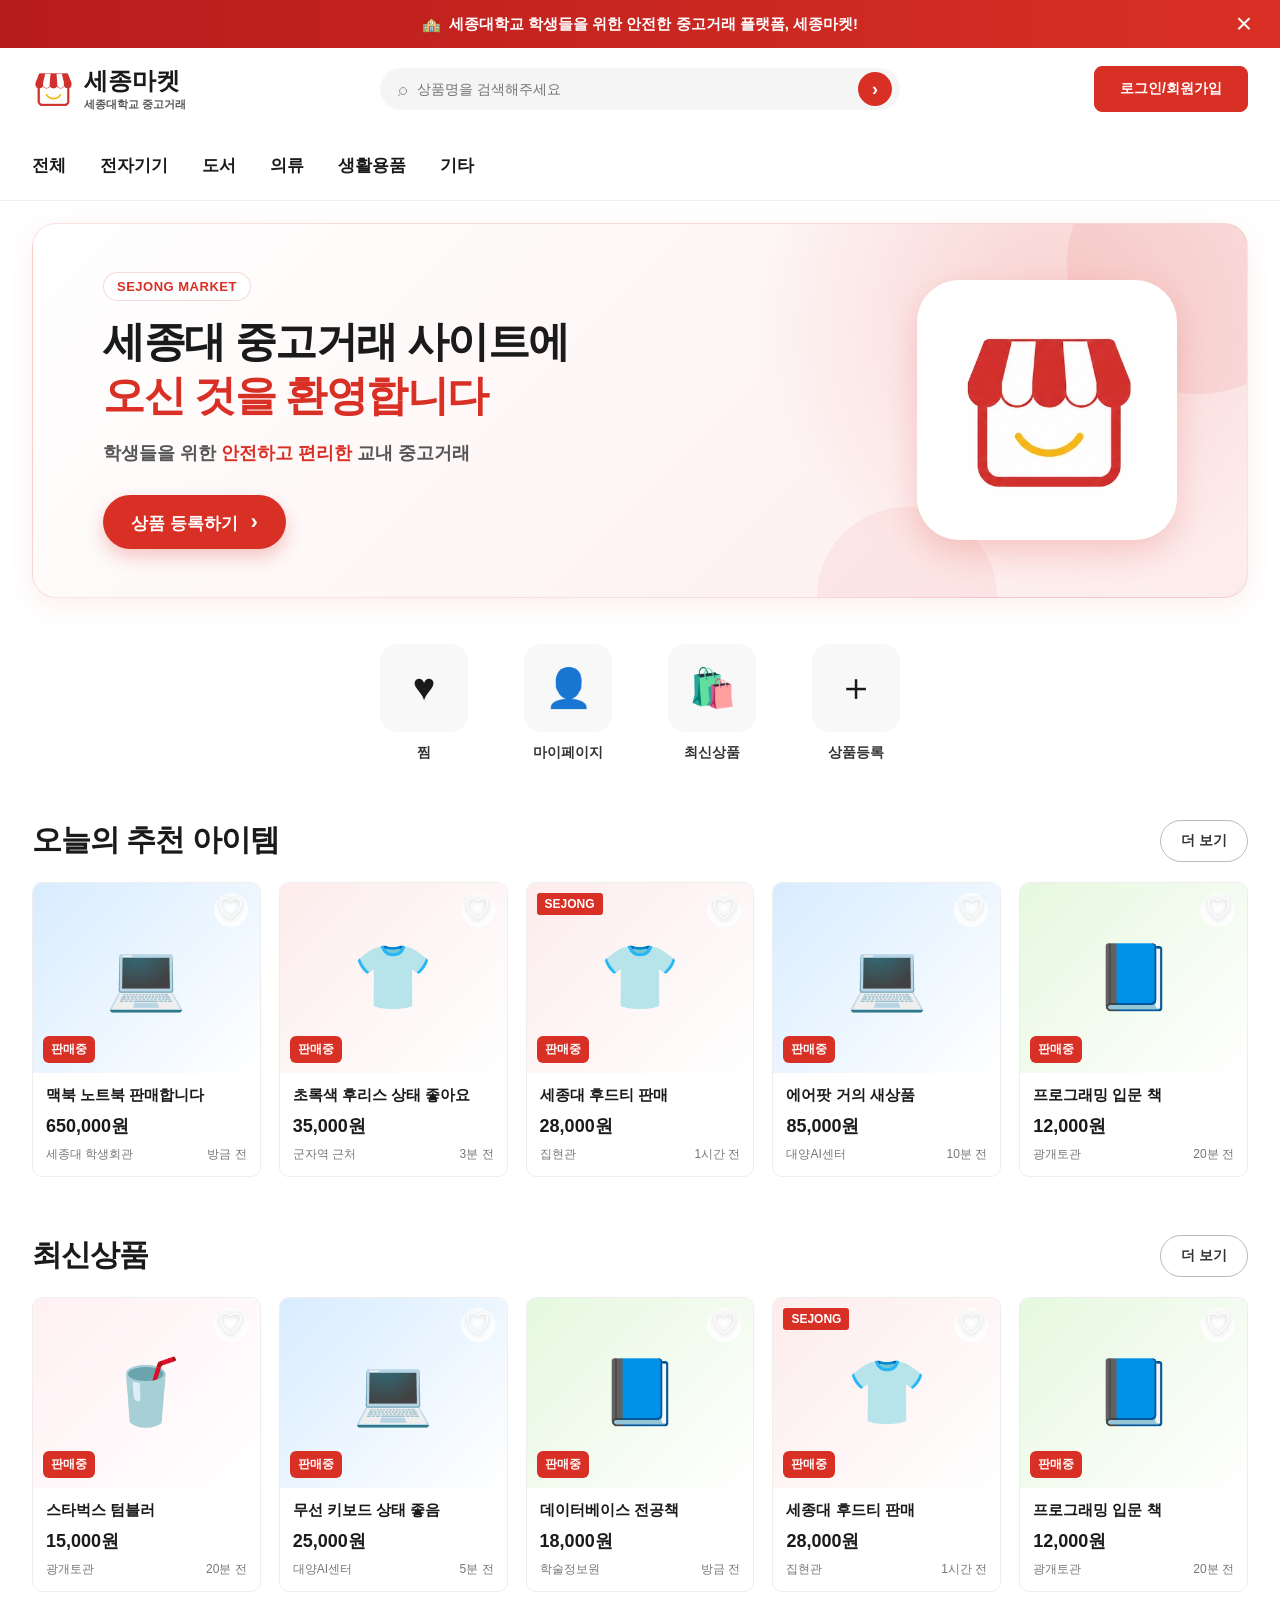
==== commit efbab042: "build: 배포용 프론트엔드 정적 라우팅 구현" ====
--- a/frontend/main_ui/index.html
+++ b/frontend/main_ui/index.html
@@ -586,16 +586,6 @@
         background: #fafafa;
       }
 
-      .empty-message.loading {
-        color: #777777;
-      }
-
-      .empty-message.error {
-        color: var(--primary);
-        background: #fff5f5;
-        border-color: #ffd6d6;
-      }
-
       @media (max-width: 1280px) {
         .header-inner,
         .nav,
@@ -711,7 +701,7 @@
       </div>
 
       <nav class="nav">
-        <div class="nav-left">
+        <div class="nav-left" id="navLinks">
           <a href="product-list.html">전체</a>
           <a href="product-list.html?category=전자기기">전자기기</a>
           <a href="product-list.html?category=도서">도서</a>
@@ -733,7 +723,7 @@
           <p class="hero-desc">
             학생들을 위한 <span class="red">안전하고 편리한</span> 교내 중고거래
           </p>
-          <button class="hero-btn" onclick="goProductCreate()">
+          <button class="hero-btn" onclick="location.href='../product_create_ui/product-create-ui.html'">
             상품 등록하기 <span>›</span>
           </button>
         </div>
@@ -743,30 +733,30 @@
         </div>
       </section>
 
-      <section class="quick-menu">
+      <section class="quick-menu" id="quickMenu">
         <div class="quick-item">
-          <a href="product-list.html?mode=recommend" class="quick-link">
+          <a href="product-list.html?mode=recommend" class="quick-link" id="quickRecommendLink">
             <div class="quick-icon">♥</div>
             <p>찜</p>
           </a>
         </div>
 
         <div class="quick-item">
-          <a href="../login_mypage/mypage.html" class="quick-link">
+          <a href="../login_mypage/mypage.html" class="quick-link" id="quickMypageLink">
             <div class="quick-icon">👤</div>
             <p>마이페이지</p>
           </a>
         </div>
 
         <div class="quick-item">
-          <a href="product-list.html?mode=latest" class="quick-link">
+          <a href="product-list.html?mode=latest" class="quick-link" id="quickLatestLink">
             <div class="quick-icon">🛍️</div>
             <p>최신상품</p>
           </a>
         </div>
 
         <div class="quick-item">
-          <a href="../product_create_ui/product-create-ui.html" class="quick-link" onclick="return goProductCreate(event)">
+          <a href="../product_create_ui/product-create-ui.html" class="quick-link" id="quickRegisterLink">
             <div class="quick-icon">＋</div>
             <p>상품등록</p>
           </a>
@@ -800,10 +790,10 @@
     <script src="../common/app-utils.js"></script>
     <script>
       window.SejongMarketUtils.renderAuthArea("authArea", {
-        loginUrl: "../login_mypage/login.html",
-        signupUrl: "../login_mypage/login.html",
-        mypageUrl: "../login_mypage/mypage.html",
-        afterLogoutUrl: "index.html"
+        loginUrl: window.SejongMarketUtils.pageUrl('login'),
+        signupUrl: window.SejongMarketUtils.pageUrl('login'),
+        mypageUrl: window.SejongMarketUtils.pageUrl('mypage'),
+        afterLogoutUrl: window.SejongMarketUtils.pageUrl('home')
       });
 
       const {
@@ -812,14 +802,145 @@
         toSejongEmail,
         readErrorMessage,
         imageSourceAttributes,
-        hydrateRemoteImages
+        hydrateRemoteImages,
+        pageUrl,
+        productDetailUrl
       } = window.SejongMarketUtils;
+
+      // 배포/로컬 환경에 맞게 링크 동적 설정
+      (function initLinks() {
+        const heroBtn = document.querySelector('.hero-btn');
+        if (heroBtn) heroBtn.onclick = () => { location.href = pageUrl('productNew'); };
+
+        const quickRecommend = document.getElementById('quickRecommendLink');
+        if (quickRecommend) quickRecommend.href = pageUrl('products', { mode: 'recommend' });
+
+        const quickMypage = document.getElementById('quickMypageLink');
+        if (quickMypage) quickMypage.href = pageUrl('mypage');
+
+        const quickLatest = document.getElementById('quickLatestLink');
+        if (quickLatest) quickLatest.href = pageUrl('products', { mode: 'latest' });
+
+        const quickRegister = document.getElementById('quickRegisterLink');
+        if (quickRegister) quickRegister.href = pageUrl('productNew');
+
+        const moreRecommendBtn = document.querySelector('a.more-btn[href*="mode=recommend"]');
+        if (moreRecommendBtn) moreRecommendBtn.href = pageUrl('products', { mode: 'recommend' });
+
+        const moreLatestBtn = document.querySelector('a.more-btn[href*="mode=latest"]');
+        if (moreLatestBtn) moreLatestBtn.href = pageUrl('products', { mode: 'latest' });
+
+        // 네비게이션 카테고리 링크
+        const navLinks = document.getElementById('navLinks');
+        if (navLinks) {
+          const categories = ['전체', '전자기기', '도서', '의류', '생활용품', '기타'];
+          const links = navLinks.querySelectorAll('a');
+          links.forEach((link, i) => {
+            const cat = categories[i];
+            if (!cat) return;
+            link.href = cat === '전체'
+              ? pageUrl('products')
+              : pageUrl('products', { category: cat });
+          });
+        }
+      })();
       const API_URLS = {
         recommendProducts: `${API_BASE_URL}/api/products/recommendations?limit=5`,
         latestProducts: `${API_BASE_URL}/api/products/latest?limit=5`,
         imageBaseUrl: API_BASE_URL
       };
 
+      const fallbackProducts = [
+        {
+          id: 1,
+          name: "맥북 노트북 판매합니다",
+          price: 650000,
+          category: "전자기기",
+          locationName: "세종대 학생회관",
+          createdAtText: "방금 전",
+          imageUrl: "",
+          badgeText: "",
+          liked: false
+        },
+        {
+          id: 2,
+          name: "초록색 후리스 상태 좋아요",
+          price: 35000,
+          category: "의류",
+          locationName: "군자역 근처",
+          createdAtText: "3분 전",
+          imageUrl: "",
+          badgeText: "",
+          liked: false
+        },
+        {
+          id: 3,
+          name: "에어팟 거의 새상품",
+          price: 85000,
+          category: "전자기기",
+          locationName: "대양AI센터",
+          createdAtText: "10분 전",
+          imageUrl: "",
+          badgeText: "",
+          liked: false
+        },
+        {
+          id: 4,
+          name: "프로그래밍 입문 책",
+          price: 12000,
+          category: "도서",
+          locationName: "광개토관",
+          createdAtText: "20분 전",
+          imageUrl: "",
+          badgeText: "",
+          liked: false
+        },
+        {
+          id: 5,
+          name: "세종대 후드티 판매",
+          price: 28000,
+          category: "의류",
+          locationName: "집현관",
+          createdAtText: "1시간 전",
+          imageUrl: "",
+          badgeText: "SEJONG",
+          liked: false
+        },
+        {
+          id: 6,
+          name: "데이터베이스 전공책",
+          price: 18000,
+          category: "도서",
+          locationName: "학술정보원",
+          createdAtText: "방금 전",
+          imageUrl: "",
+          badgeText: "",
+          liked: false
+        },
+        {
+          id: 7,
+          name: "무선 키보드 상태 좋음",
+          price: 25000,
+          category: "전자기기",
+          locationName: "대양AI센터",
+          createdAtText: "5분 전",
+          imageUrl: "",
+          badgeText: "",
+          liked: false
+        },
+        {
+          id: 8,
+          name: "스타벅스 텀블러",
+          price: 15000,
+          category: "생활용품",
+          locationName: "광개토관",
+          createdAtText: "20분 전",
+          imageUrl: "",
+          badgeText: "",
+          liked: false
+        }
+      ];
+
       const searchForm = document.getElementById("searchForm");
       const searchInput = document.getElementById("searchInput");
       const recommendGrid = document.getElementById("recommendGrid");
@@ -835,92 +956,74 @@
         const keyword = searchInput.value.trim();
 
         if (keyword === "") {
-          location.href = "product-list.html";
+          location.href = pageUrl('products');
           return;
         }
 
-        location.href = `product-list.html?keyword=${encodeURIComponent(keyword)}`;
+        location.href = pageUrl('products', { keyword });
       });
 
       async function loadMainProducts() {
-        await Promise.all([
-          loadProductSection(
-            recommendGrid,
-            API_URLS.recommendProducts,
-            "추천 상품을 불러오는 중입니다.",
-            "등록된 추천 상품이 없습니다.",
-            "추천 상품을 불러오지 못했습니다. 서버 연결 상태를 확인해주세요."
-          ),
-          loadProductSection(
-            latestGrid,
-            API_URLS.latestProducts,
-            "최신 상품을 불러오는 중입니다.",
-            "등록된 최신 상품이 없습니다.",
-            "최신 상품을 불러오지 못했습니다. 서버 연결 상태를 확인해주세요."
-          )
-        ]);
-      }
-
-      async function loadProductSection(container, url, loadingMessage, emptyMessage, errorMessage) {
-        renderStateMessage(container, loadingMessage, "loading");
-
+        const recommendProducts = await fetchProducts(
+          withLoginEmail(API_URLS.recommendProducts),
+          getRandomProducts(fallbackProducts, 5)
+        );
+
+        const latestProducts = await fetchProducts(
+          withLoginEmail(API_URLS.latestProducts),
+          getLatestFallbackProducts(fallbackProducts, 5)
+        );
+
+        renderProductCards(recommendGrid, recommendProducts);
+        renderProductCards(latestGrid, latestProducts);
+      }
+
+      async function fetchProducts(url, fallbackData) {
         try {
-          const products = await fetchProducts(withLoginEmail(url));
-
-          if (!products || products.length === 0) {
-            renderStateMessage(container, emptyMessage, "empty");
-            return;
+          const response = await fetch(url, {
+            method: "GET",
+            headers: {
+              Accept: "application/json"
+            }
+          });
+
+          if (!response.ok) {
+            throw new Error("상품 목록을 불러오지 못했습니다.");
           }
 
-          renderProductCards(container, products);
+          const data = await response.json();
+
+          if (Array.isArray(data)) {
+            return data;
+          }
+
+          if (Array.isArray(data.products)) {
+            return data.products;
+          }
+
+          return fallbackData;
         } catch (error) {
-          console.error(error);
-          renderStateMessage(container, errorMessage, "error");
-        }
-      }
-
-      async function fetchProducts(url) {
-        const response = await fetch(url, {
-          method: "GET",
-          headers: {
-            Accept: "application/json"
-          }
-        });
-
-        if (!response.ok) {
-          const message = await readErrorMessage(response);
-          throw new Error(message || "상품 목록을 불러오지 못했습니다.");
-        }
-
-        const data = await response.json();
-
-        if (Array.isArray(data)) {
-          return data;
-        }
-
-        if (Array.isArray(data.products)) {
-          return data.products;
-        }
-
-        if (Array.isArray(data.content)) {
-          return data.content;
-        }
-
-        if (Array.isArray(data.items)) {
-          return data.items;
-        }
-
-        throw new Error("상품 목록 응답 형식이 올바르지 않습니다.");
+          console.warn("백엔드 연결 전이거나 API 오류가 있어 임시 데이터를 표시합니다.", error);
+          return fallbackData;
+        }
       }
 
       function renderProductCards(container, products) {
         container.innerHTML = "";
+
+        if (!products || products.length === 0) {
+          container.innerHTML = `
+            <div class="empty-message">
+              표시할 상품이 없습니다.
+            </div>
+          `;
+          return;
+        }
 
         products.forEach(product => {
           const card = document.createElement("article");
           const imageHtml = createProductImageHtml(product);
           const productName = product.productName || product.name || "상품명 없음";
-          const productId = product.id || product.productId;
           const saleStatus = getSaleStatus(product);
           const saleStatusText = getSaleStatusText(product);
           const imageBadgeText = getImageBadgeText(product);
@@ -931,12 +1034,7 @@
           card.className = "product-card";
 
           card.addEventListener("click", () => {
-            if (!productId) {
-              alert("상품 정보를 확인할 수 없습니다.");
-              return;
-            }
-
-            location.href = `../product_detail_ui/product-detail.html?id=${encodeURIComponent(productId)}`;
+            location.href = productDetailUrl(product.id);
           });
 
           card.innerHTML = `
@@ -944,7 +1042,7 @@
               ${badgeHtml}
               ${imageHtml}
               <span class="product-status ${escapeHtml(saleStatus)}">${escapeHtml(saleStatusText)}</span>
-              <button class="heart ${product.liked ? "liked" : ""}" type="button" aria-label="찜하기" onclick="event.stopPropagation(); toggleProductLike(this, ${Number(productId)})">${product.liked ? "♥" : "♡"}</button>
+              <button class="heart ${product.liked ? "liked" : ""}" type="button" aria-label="찜하기" onclick="event.stopPropagation(); toggleProductLike(this, ${Number(product.id)})">${product.liked ? "♥" : "♡"}</button>
             </div>
 
             <div class="product-info">
@@ -962,32 +1060,6 @@
         });
       }
 
-      function renderStateMessage(container, message, type = "empty") {
-        container.innerHTML = `
-          <div class="empty-message ${escapeHtml(type)}">
-            ${escapeHtml(message)}
-          </div>
-        `;
-      }
-
-      function goProductCreate(event) {
-        if (event) {
-          event.preventDefault();
-        }
-
-        const loginEmail = getNormalizedLoginEmail();
-        const loginUser = localStorage.getItem("loginUser") || "";
-
-        if (!loginEmail && !loginUser) {
-          alert("상품 등록은 로그인 후 이용할 수 있습니다.");
-          location.href = "../login_mypage/login.html";
-          return false;
-        }
-
-        location.href = "../product_create_ui/product-create-ui.html";
-        return false;
-      }
-
       function createProductImageHtml(product) {
         if (product.imageUrl) {
           return `
@@ -1043,7 +1115,7 @@
         const userEmail = getNormalizedLoginEmail();
         if (!userEmail) {
           alert("로그인이 필요합니다.");
-          location.href = "../login_mypage/login.html";
+          location.href = pageUrl('login');
           return;
         }
 
@@ -1075,6 +1147,14 @@
         document.querySelector(".top-banner").style.display = "none";
       }
 
+      function getRandomProducts(products, count) {
+        return [...products].sort(() => Math.random() - 0.5).slice(0, count);
+      }
+
+      function getLatestFallbackProducts(products, count) {
+        return [...products].slice(-count).reverse();
+      }
+
       function getSaleStatusText(product) {
         if (product.saleStatusText) {
           return product.saleStatusText;
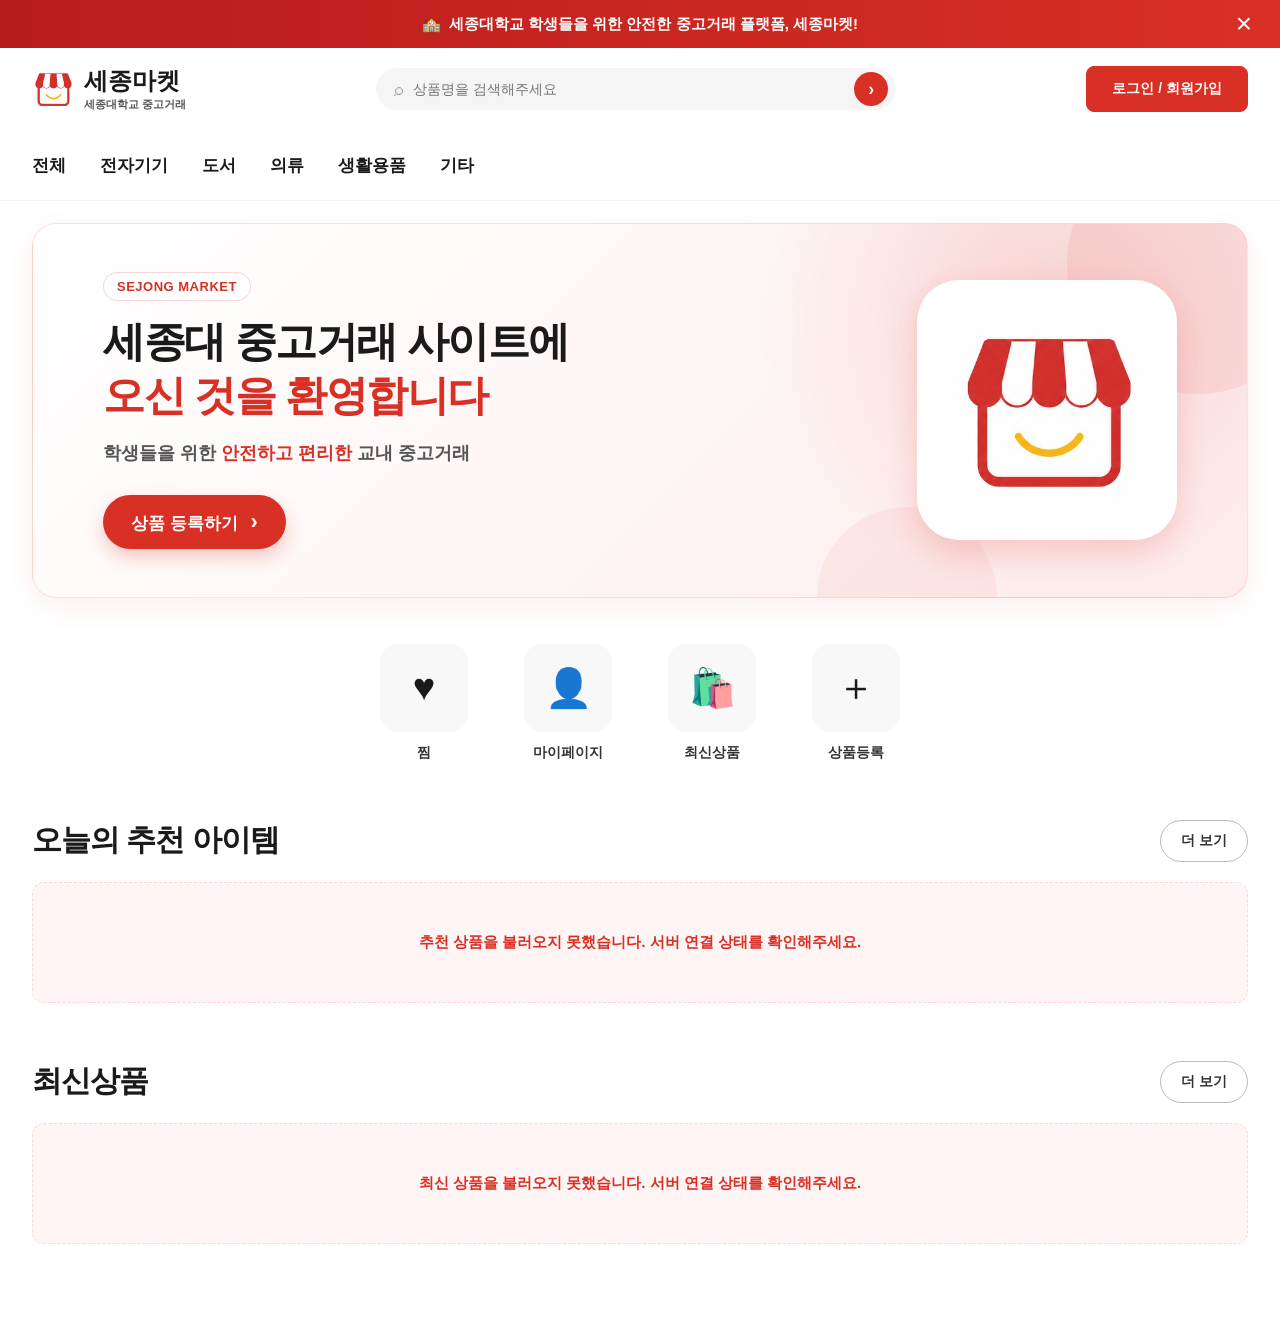
==== commit f00d31a3: "Merge branch 'master' into build/frontend-static-routing" ====
--- a/frontend/main_ui/index.html
+++ b/frontend/main_ui/index.html
@@ -586,6 +586,16 @@
         background: #fafafa;
       }
 
+      .empty-message.loading {
+        color: #777777;
+      }
+
+      .empty-message.error {
+        color: var(--primary);
+        background: #fff5f5;
+        border-color: #ffd6d6;
+      }
+
       @media (max-width: 1280px) {
         .header-inner,
         .nav,
@@ -723,7 +733,7 @@
           <p class="hero-desc">
             학생들을 위한 <span class="red">안전하고 편리한</span> 교내 중고거래
           </p>
-          <button class="hero-btn" onclick="location.href='../product_create_ui/product-create-ui.html'">
+          <button class="hero-btn" onclick="goProductCreate()">
             상품 등록하기 <span>›</span>
           </button>
         </div>
@@ -756,7 +766,7 @@
         </div>
 
         <div class="quick-item">
-          <a href="../product_create_ui/product-create-ui.html" class="quick-link" id="quickRegisterLink">
+<a href="../product_create_ui/product-create-ui.html" class="quick-link" id="quickRegisterLink" onclick="return goProductCreate(event)">
             <div class="quick-icon">＋</div>
             <p>상품등록</p>
           </a>
@@ -850,97 +860,6 @@
         imageBaseUrl: API_BASE_URL
       };
 
-      const fallbackProducts = [
-        {
-          id: 1,
-          name: "맥북 노트북 판매합니다",
-          price: 650000,
-          category: "전자기기",
-          locationName: "세종대 학생회관",
-          createdAtText: "방금 전",
-          imageUrl: "",
-          badgeText: "",
-          liked: false
-        },
-        {
-          id: 2,
-          name: "초록색 후리스 상태 좋아요",
-          price: 35000,
-          category: "의류",
-          locationName: "군자역 근처",
-          createdAtText: "3분 전",
-          imageUrl: "",
-          badgeText: "",
-          liked: false
-        },
-        {
-          id: 3,
-          name: "에어팟 거의 새상품",
-          price: 85000,
-          category: "전자기기",
-          locationName: "대양AI센터",
-          createdAtText: "10분 전",
-          imageUrl: "",
-          badgeText: "",
-          liked: false
-        },
-        {
-          id: 4,
-          name: "프로그래밍 입문 책",
-          price: 12000,
-          category: "도서",
-          locationName: "광개토관",
-          createdAtText: "20분 전",
-          imageUrl: "",
-          badgeText: "",
-          liked: false
-        },
-        {
-          id: 5,
-          name: "세종대 후드티 판매",
-          price: 28000,
-          category: "의류",
-          locationName: "집현관",
-          createdAtText: "1시간 전",
-          imageUrl: "",
-          badgeText: "SEJONG",
-          liked: false
-        },
-        {
-          id: 6,
-          name: "데이터베이스 전공책",
-          price: 18000,
-          category: "도서",
-          locationName: "학술정보원",
-          createdAtText: "방금 전",
-          imageUrl: "",
-          badgeText: "",
-          liked: false
-        },
-        {
-          id: 7,
-          name: "무선 키보드 상태 좋음",
-          price: 25000,
-          category: "전자기기",
-          locationName: "대양AI센터",
-          createdAtText: "5분 전",
-          imageUrl: "",
-          badgeText: "",
-          liked: false
-        },
-        {
-          id: 8,
-          name: "스타벅스 텀블러",
-          price: 15000,
-          category: "생활용품",
-          locationName: "광개토관",
-          createdAtText: "20분 전",
-          imageUrl: "",
-          badgeText: "",
-          liked: false
-        }
-      ];
-
       const searchForm = document.getElementById("searchForm");
       const searchInput = document.getElementById("searchInput");
       const recommendGrid = document.getElementById("recommendGrid");
@@ -964,66 +883,84 @@
       });
 
       async function loadMainProducts() {
-        const recommendProducts = await fetchProducts(
-          withLoginEmail(API_URLS.recommendProducts),
-          getRandomProducts(fallbackProducts, 5)
-        );
-
-        const latestProducts = await fetchProducts(
-          withLoginEmail(API_URLS.latestProducts),
-          getLatestFallbackProducts(fallbackProducts, 5)
-        );
-
-        renderProductCards(recommendGrid, recommendProducts);
-        renderProductCards(latestGrid, latestProducts);
-      }
-
-      async function fetchProducts(url, fallbackData) {
+        await Promise.all([
+          loadProductSection(
+            recommendGrid,
+            API_URLS.recommendProducts,
+            "추천 상품을 불러오는 중입니다.",
+            "등록된 추천 상품이 없습니다.",
+            "추천 상품을 불러오지 못했습니다. 서버 연결 상태를 확인해주세요."
+          ),
+          loadProductSection(
+            latestGrid,
+            API_URLS.latestProducts,
+            "최신 상품을 불러오는 중입니다.",
+            "등록된 최신 상품이 없습니다.",
+            "최신 상품을 불러오지 못했습니다. 서버 연결 상태를 확인해주세요."
+          )
+        ]);
+      }
+
+      async function loadProductSection(container, url, loadingMessage, emptyMessage, errorMessage) {
+        renderStateMessage(container, loadingMessage, "loading");
+
         try {
-          const response = await fetch(url, {
-            method: "GET",
-            headers: {
-              Accept: "application/json"
-            }
-          });
-
-          if (!response.ok) {
-            throw new Error("상품 목록을 불러오지 못했습니다.");
+          const products = await fetchProducts(withLoginEmail(url));
+
+          if (!products || products.length === 0) {
+            renderStateMessage(container, emptyMessage, "empty");
+            return;
           }
 
-          const data = await response.json();
-
-          if (Array.isArray(data)) {
-            return data;
+          renderProductCards(container, products);
+        } catch (error) {
+          console.error(error);
+          renderStateMessage(container, errorMessage, "error");
+        }
+      }
+
+      async function fetchProducts(url) {
+        const response = await fetch(url, {
+          method: "GET",
+          headers: {
+            Accept: "application/json"
           }
-
-          if (Array.isArray(data.products)) {
-            return data.products;
-          }
-
-          return fallbackData;
-        } catch (error) {
-          console.warn("백엔드 연결 전이거나 API 오류가 있어 임시 데이터를 표시합니다.", error);
-          return fallbackData;
-        }
+        });
+
+        if (!response.ok) {
+          const message = await readErrorMessage(response);
+          throw new Error(message || "상품 목록을 불러오지 못했습니다.");
+        }
+
+        const data = await response.json();
+
+        if (Array.isArray(data)) {
+          return data;
+        }
+
+        if (Array.isArray(data.products)) {
+          return data.products;
+        }
+
+        if (Array.isArray(data.content)) {
+          return data.content;
+        }
+
+        if (Array.isArray(data.items)) {
+          return data.items;
+        }
+
+        throw new Error("상품 목록 응답 형식이 올바르지 않습니다.");
       }
 
       function renderProductCards(container, products) {
         container.innerHTML = "";
-
-        if (!products || products.length === 0) {
-          container.innerHTML = `
-            <div class="empty-message">
-              표시할 상품이 없습니다.
-            </div>
-          `;
-          return;
-        }
 
         products.forEach(product => {
           const card = document.createElement("article");
           const imageHtml = createProductImageHtml(product);
           const productName = product.productName || product.name || "상품명 없음";
+          const productId = product.id || product.productId;
           const saleStatus = getSaleStatus(product);
           const saleStatusText = getSaleStatusText(product);
           const imageBadgeText = getImageBadgeText(product);
@@ -1034,7 +971,11 @@
           card.className = "product-card";
 
           card.addEventListener("click", () => {
-            location.href = productDetailUrl(product.id);
+if (!productId) {
+  alert("상품 정보를 확인할 수 없습니다.");
+  return;
+}
+location.href = productDetailUrl(productId);
           });
 
           card.innerHTML = `
@@ -1042,7 +983,7 @@
               ${badgeHtml}
               ${imageHtml}
               <span class="product-status ${escapeHtml(saleStatus)}">${escapeHtml(saleStatusText)}</span>
-              <button class="heart ${product.liked ? "liked" : ""}" type="button" aria-label="찜하기" onclick="event.stopPropagation(); toggleProductLike(this, ${Number(product.id)})">${product.liked ? "♥" : "♡"}</button>
+              <button class="heart ${product.liked ? "liked" : ""}" type="button" aria-label="찜하기" onclick="event.stopPropagation(); toggleProductLike(this, ${Number(productId)})">${product.liked ? "♥" : "♡"}</button>
             </div>
 
             <div class="product-info">
@@ -1060,6 +1001,32 @@
         });
       }
 
+      function renderStateMessage(container, message, type = "empty") {
+        container.innerHTML = `
+          <div class="empty-message ${escapeHtml(type)}">
+            ${escapeHtml(message)}
+          </div>
+        `;
+      }
+
+      function goProductCreate(event) {
+        if (event) {
+          event.preventDefault();
+        }
+
+        const loginEmail = getNormalizedLoginEmail();
+        const loginUser = localStorage.getItem("loginUser") || "";
+
+        if (!loginEmail && !loginUser) {
+          alert("상품 등록은 로그인 후 이용할 수 있습니다.");
+          location.href = "../login_mypage/login.html";
+          return false;
+        }
+
+        location.href = "../product_create_ui/product-create-ui.html";
+        return false;
+      }
+
       function createProductImageHtml(product) {
         if (product.imageUrl) {
           return `
@@ -1147,14 +1114,6 @@
         document.querySelector(".top-banner").style.display = "none";
       }
 
-      function getRandomProducts(products, count) {
-        return [...products].sort(() => Math.random() - 0.5).slice(0, count);
-      }
-
-      function getLatestFallbackProducts(products, count) {
-        return [...products].slice(-count).reverse();
-      }
-
       function getSaleStatusText(product) {
         if (product.saleStatusText) {
           return product.saleStatusText;
